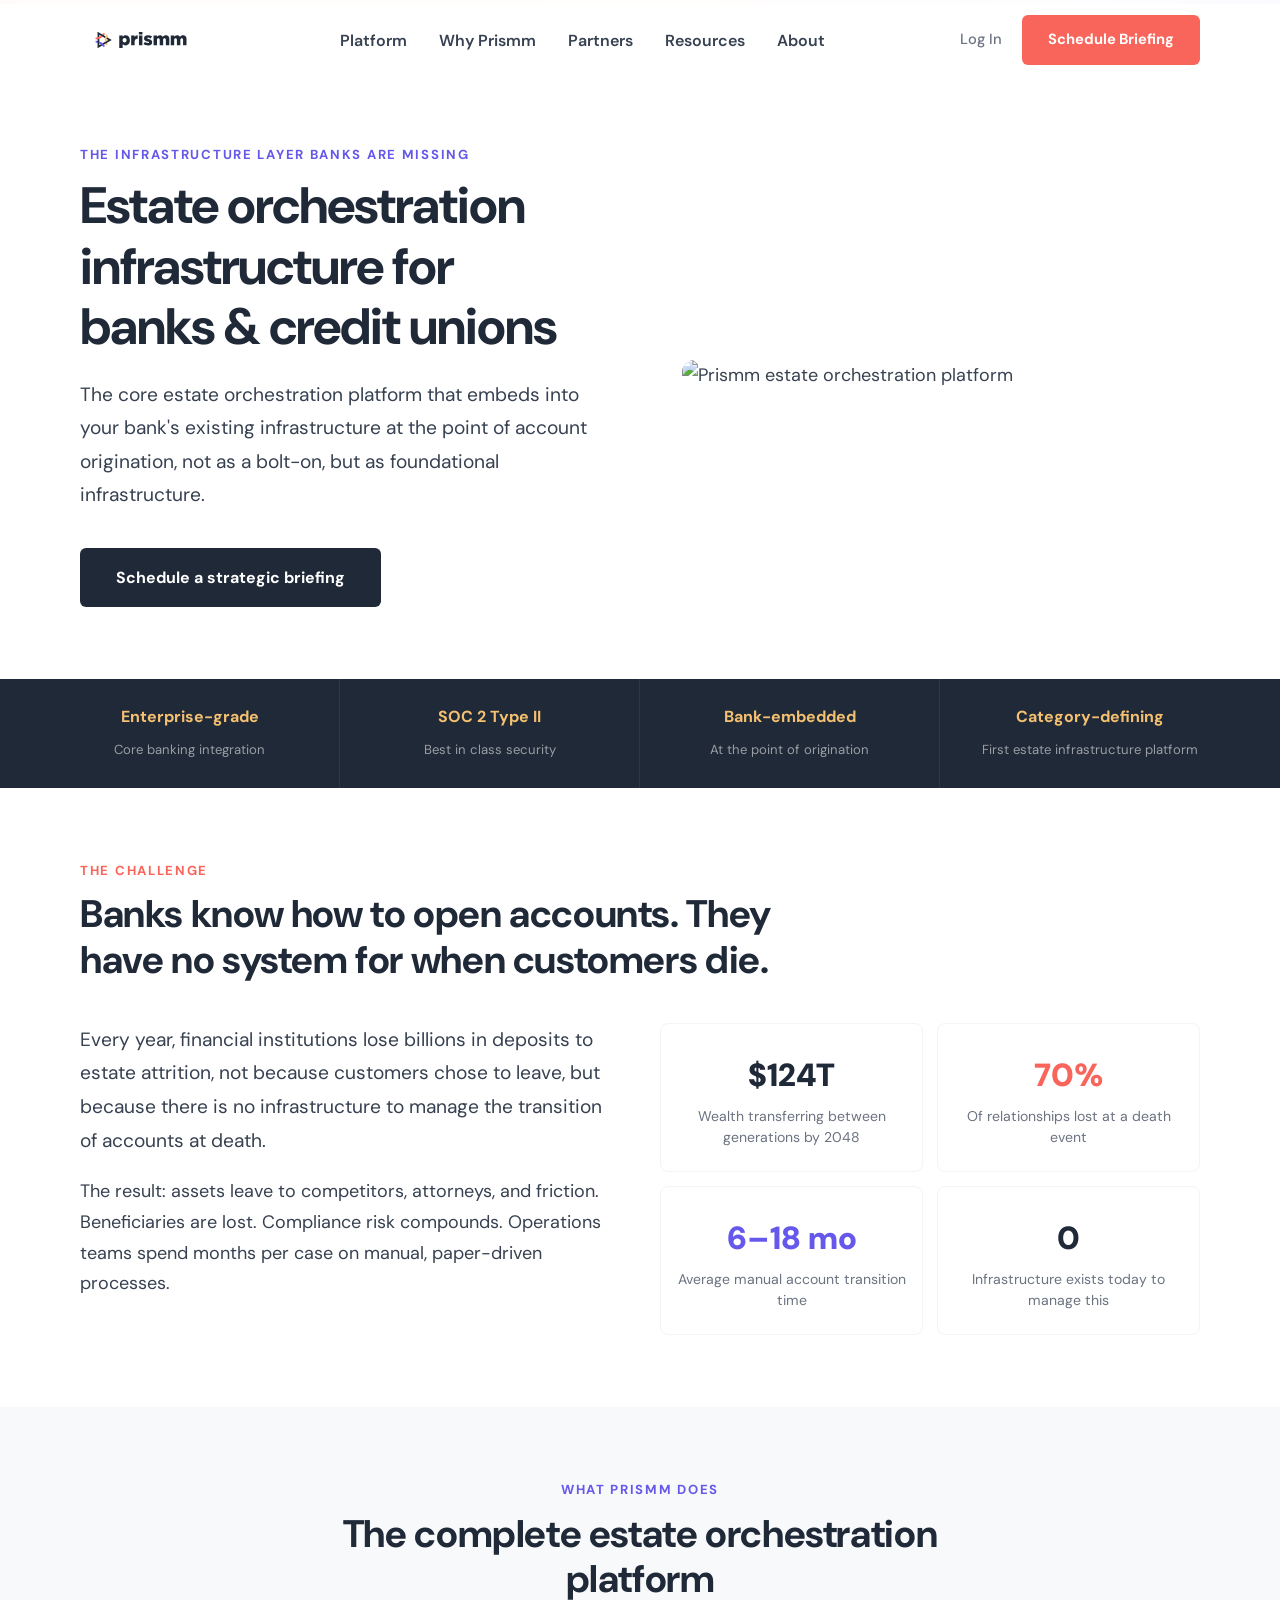
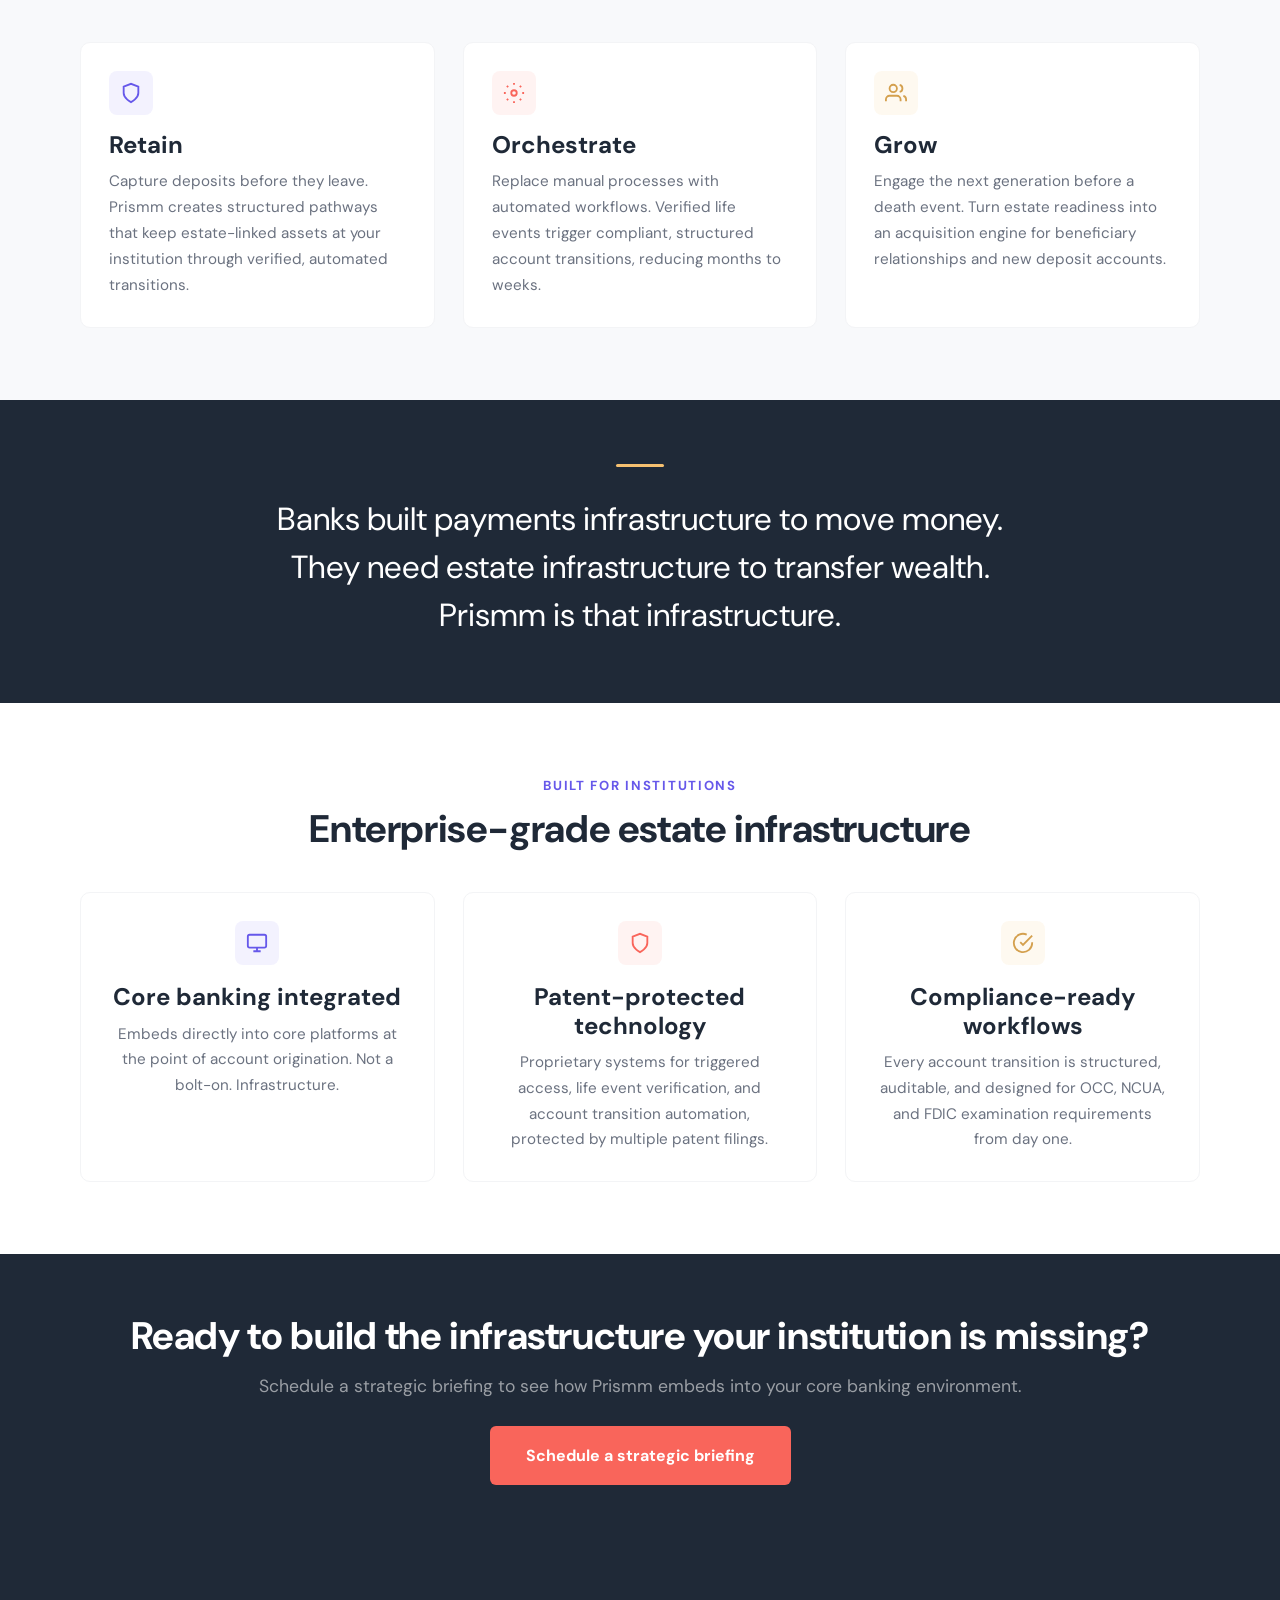
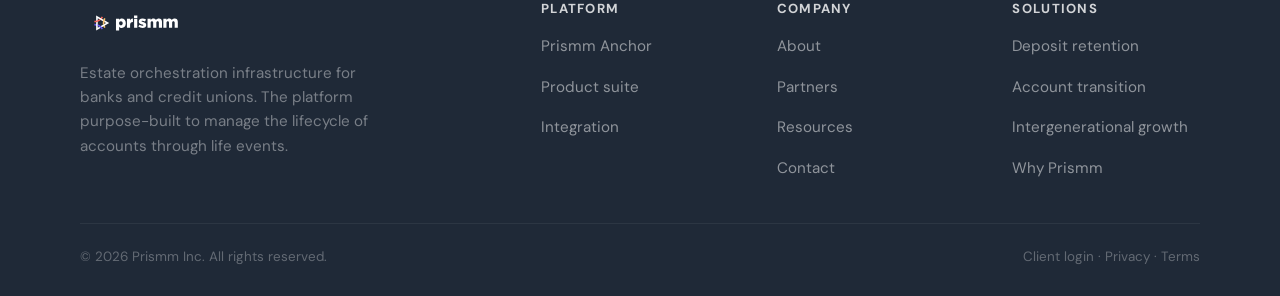
==== index.html @ 8e1520af "Fix hero GIF path (URL encode space) and hero split layout" ====
<!DOCTYPE html>
<html lang="en">
<head>
  <meta charset="UTF-8"><meta name="viewport" content="width=device-width, initial-scale=1.0">
  <title>Prismm — Estate Orchestration Infrastructure for Banks & Credit Unions</title>
  <meta name="description" content="Prismm is the first estate orchestration infrastructure platform purpose-built for banks and credit unions. Embedded at account origination, Prismm manages the lifecycle of accounts through life events.">
  <meta name="robots" content="index, follow"><link rel="canonical" href="https://getprismm.com/">
  <meta property="og:type" content="website"><meta property="og:title" content="Prismm — Estate Orchestration Infrastructure for Banks & Credit Unions"><meta property="og:description" content="The first platform purpose-built to manage the lifecycle of bank accounts through life events. Embedded at the point of account origination."><meta property="og:url" content="https://getprismm.com/"><meta property="og:site_name" content="Prismm">
  <script type="application/ld+json">{"@context":"https://schema.org","@type":"Organization","name":"Prismm","legalName":"Prismm Inc.","url":"https://getprismm.com","description":"Prismm is estate orchestration infrastructure for banks and credit unions.","foundingDate":"2020","founder":{"@type":"Person","name":"Martha Underwood"},"address":{"@type":"PostalAddress","addressLocality":"Birmingham","addressRegion":"AL","addressCountry":"US"},"knowsAbout":["estate orchestration","banking infrastructure","wealth transfer","deposit retention","account transition automation"]}</script>
  <script type="application/ld+json">{"@context":"https://schema.org","@type":"FAQPage","mainEntity":[{"@type":"Question","name":"What is estate orchestration infrastructure?","acceptedAnswer":{"@type":"Answer","text":"Estate orchestration infrastructure is a new category of banking technology that manages the lifecycle of accounts through life events such as death and incapacitation. Unlike estate planning software which helps consumers create wills, estate orchestration infrastructure gives banks the operational systems to manage what happens to accounts when those life events occur."}},{"@type":"Question","name":"How does Prismm differ from a digital vault?","acceptedAnswer":{"@type":"Answer","text":"Prismm is not document storage. It is operational infrastructure that embeds directly into a bank's core banking system at the point of account origination. While vaults store documents, Prismm orchestrates the transition of accounts, assets, and relationships through verified life events using patent-protected technology."}},{"@type":"Question","name":"How does Prismm integrate with core banking systems?","acceptedAnswer":{"@type":"Answer","text":"Prismm Anchor integrates at the point of account origination via core banking platforms. Estate readiness data is captured when accounts are opened, not as a separate workflow, making it infrastructure rather than an add-on product."}}]}</script>
  <link rel="stylesheet" href="css/style.css?v=6"><link rel="icon" href="images/logo-light.svg" type="image/svg+xml">
  <style>
    .hero__split {
      display: grid;
      grid-template-columns: 1fr 1fr;
      gap: 48px;
      align-items: center;
    }
    .hero__content { position: relative; z-index: 2; }
    .hero__image {
      display: flex;
      align-items: center;
      justify-content: center;
    }
    .hero__image img {
      width: 100%;
      max-width: 560px;
      border-radius: 12px;
      display: block;
    }
    @media (max-width: 768px) {
      .hero__split { grid-template-columns: 1fr; gap: 32px; }
    }
  </style>
</head>
<body>
  <a href="#main" class="skip-link">Skip to main content</a>
  <div class="accent-bar" role="presentation"></div>
  <nav class="nav" role="navigation" aria-label="Main navigation"><div class="nav__inner">
    <a href="/" class="nav__logo" aria-label="Prismm homepage"><img src="images/logo-light.svg" alt="Prismm" width="200" height="75"></a>
    <ul class="nav__links" role="menubar"><li role="none"><a href="platform.html" role="menuitem">Platform</a></li><li role="none"><a href="why-prismm.html" role="menuitem">Why Prismm</a></li><li role="none"><a href="partners.html" role="menuitem">Partners</a></li><li role="none"><a href="resources.html" role="menuitem">Resources</a></li><li role="none"><a href="about.html" role="menuitem">About</a></li></ul>
    <div class="nav__right"><a href="https://app.getprismm.com/session/new" class="nav__login">Log In</a><a href="contact.html" class="nav__cta">Schedule Briefing</a></div>
    <button class="nav__toggle" aria-label="Toggle navigation menu" aria-expanded="false"><span></span><span></span><span></span></button>
  </div></nav>
  <main id="main">
    <section class="hero" aria-labelledby="hero-heading"><div class="container">
      <div class="hero__split">
        <div class="hero__content">
          <span class="label hero__label">The infrastructure layer banks are missing</span>
          <h1 id="hero-heading" class="hero__title">Estate orchestration<br>infrastructure for<br>banks &amp; credit unions</h1>
          <p class="hero__subtitle">The core estate orchestration platform that embeds into your bank's existing infrastructure at the point of account origination, not as a bolt-on, but as foundational infrastructure.</p>
          <div class="btn-group"><a href="contact.html" class="btn btn--primary">Schedule a strategic briefing</a></div>
        </div>
        <div class="hero__image">
          <img src="images/Untitled%20design.gif" alt="Prismm estate orchestration platform" loading="eager">
        </div>
      </div>
    </div></section>

    <section class="cred-bar" aria-label="Key differentiators"><div class="cred-bar__inner">
      <div class="cred-bar__item"><span class="cred-bar__number">Enterprise-grade</span><span class="cred-bar__label">Core banking integration</span></div>
      <div class="cred-bar__item"><span class="cred-bar__number">SOC 2 Type II</span><span class="cred-bar__label">Best in class security</span></div>
      <div class="cred-bar__item"><span class="cred-bar__number">Bank-embedded</span><span class="cred-bar__label">At the point of origination</span></div>
      <div class="cred-bar__item"><span class="cred-bar__number">Category-defining</span><span class="cred-bar__label">First estate infrastructure platform</span></div>
    </div></section>

    <section class="section" aria-labelledby="challenge-heading"><div class="container">
      <div class="section__header reveal"><span class="label label--coral">The challenge</span><h2 id="challenge-heading">Banks know how to open accounts. They have no system for when customers die.</h2></div>
      <div class="grid-2 reveal reveal-delay-1">
        <div><p class="text-lg">Every year, financial institutions lose billions in deposits to estate attrition, not because customers chose to leave, but because there is no infrastructure to manage the transition of accounts at death.</p><p>The result: assets leave to competitors, attorneys, and friction. Beneficiaries are lost. Compliance risk compounds. Operations teams spend months per case on manual, paper-driven processes.</p></div>
        <div class="stat-grid" style="grid-template-columns:1fr 1fr" role="list" aria-label="Industry statistics">
          <div class="stat" role="listitem"><div class="stat__number">$124T</div><div class="stat__label">Wealth transferring between generations by 2048</div></div>
          <div class="stat" role="listitem"><div class="stat__number stat__number--coral">70%</div><div class="stat__label">Of relationships lost at a death event</div></div>
          <div class="stat" role="listitem"><div class="stat__number stat__number--purple">6–18 mo</div><div class="stat__label">Average manual account transition time</div></div>
          <div class="stat" role="listitem"><div class="stat__number">0</div><div class="stat__label">Infrastructure exists today to manage this</div></div>
        </div>
      </div>
    </div></section>

    <section class="section section--light" aria-labelledby="value-heading"><div class="container">
      <div class="section__header section__header--center reveal"><span class="label">What Prismm does</span><h2 id="value-heading">The complete estate orchestration platform</h2></div>
      <div class="grid-3 reveal reveal-delay-1">
        <article class="card"><div class="card__icon card__icon--purple" aria-hidden="true"><svg width="22" height="22" viewBox="0 0 24 24" fill="none" stroke="currentColor" stroke-width="2"><path d="M12 22s8-4 8-10V5l-8-3-8 3v7c0 6 8 10 8 10z"/></svg></div><h3>Retain</h3><p>Capture deposits before they leave. Prismm creates structured pathways that keep estate-linked assets at your institution through verified, automated transitions.</p></article>
        <article class="card"><div class="card__icon card__icon--coral" aria-hidden="true"><svg width="22" height="22" viewBox="0 0 24 24" fill="none" stroke="currentColor" stroke-width="2"><circle cx="12" cy="12" r="3"/><path d="M12 1v2M12 21v2M4.22 4.22l1.42 1.42M18.36 18.36l1.42 1.42M1 12h2M21 12h2M4.22 19.78l1.42-1.42M18.36 5.64l1.42-1.42"/></svg></div><h3>Orchestrate</h3><p>Replace manual processes with automated workflows. Verified life events trigger compliant, structured account transitions, reducing months to weeks.</p></article>
        <article class="card"><div class="card__icon card__icon--gold" aria-hidden="true"><svg width="22" height="22" viewBox="0 0 24 24" fill="none" stroke="currentColor" stroke-width="2"><path d="M17 21v-2a4 4 0 0 0-4-4H5a4 4 0 0 0-4 4v2"/><circle cx="9" cy="7" r="4"/><path d="M23 21v-2a4 4 0 0 0-3-3.87M16 3.13a4 4 0 0 1 0 7.75"/></svg></div><h3>Grow</h3><p>Engage the next generation before a death event. Turn estate readiness into an acquisition engine for beneficiary relationships and new deposit accounts.</p></article>
      </div>
    </div></section>

    <section class="manifesto"><div class="container"><blockquote class="manifesto__quote reveal">Banks built payments infrastructure to move money. They need estate infrastructure to transfer wealth. Prismm is that infrastructure.</blockquote></div></section>

    <section class="section" aria-labelledby="enterprise-heading"><div class="container">
      <div class="section__header section__header--center reveal"><span class="label">Built for institutions</span><h2 id="enterprise-heading">Enterprise-grade estate infrastructure</h2></div>
      <div class="grid-3 reveal reveal-delay-1">
        <article class="card" style="text-align:center"><div class="card__icon card__icon--purple" style="margin:0 auto 18px" aria-hidden="true"><svg width="22" height="22" viewBox="0 0 24 24" fill="none" stroke="currentColor" stroke-width="2"><rect x="2" y="3" width="20" height="14" rx="2"/><path d="M8 21h8M12 17v4"/></svg></div><h3>Core banking integrated</h3><p>Embeds directly into core platforms at the point of account origination. Not a bolt-on. Infrastructure.</p></article>
        <article class="card" style="text-align:center"><div class="card__icon card__icon--coral" style="margin:0 auto 18px" aria-hidden="true"><svg width="22" height="22" viewBox="0 0 24 24" fill="none" stroke="currentColor" stroke-width="2"><path d="M12 22s8-4 8-10V5l-8-3-8 3v7c0 6 8 10 8 10z"/></svg></div><h3>Patent-protected technology</h3><p>Proprietary systems for triggered access, life event verification, and account transition automation, protected by multiple patent filings.</p></article>
        <article class="card" style="text-align:center"><div class="card__icon card__icon--gold" style="margin:0 auto 18px" aria-hidden="true"><svg width="22" height="22" viewBox="0 0 24 24" fill="none" stroke="currentColor" stroke-width="2"><path d="M22 11.08V12a10 10 0 1 1-5.93-9.14"/><path d="M22 4L12 14.01l-3-3"/></svg></div><h3>Compliance-ready workflows</h3><p>Every account transition is structured, auditable, and designed for OCC, NCUA, and FDIC examination requirements from day one.</p></article>
      </div>
    </div></section>

    <section class="cta-section"><div class="container">
      <h2>Ready to build the infrastructure your institution is missing?</h2>
      <p>Schedule a strategic briefing to see how Prismm embeds into your core banking environment.</p>
      <a href="contact.html" class="btn btn--coral">Schedule a strategic briefing</a>
    </div></section>
  </main>
  <footer class="footer" role="contentinfo"><div class="container">
    <div class="footer__grid">
      <div><div class="footer__logo"><img src="images/logo-dark.svg" alt="Prismm" width="180" height="67" loading="lazy"></div><p class="footer__tagline">Estate orchestration infrastructure for banks and credit unions. The platform purpose-built to manage the lifecycle of accounts through life events.</p></div>
      <div><h4>Platform</h4><nav aria-label="Platform links"><ul class="footer__links"><li><a href="platform.html">Prismm Anchor</a></li><li><a href="platform.html#suite">Product suite</a></li><li><a href="platform.html#integration">Integration</a></li></ul></nav></div>
      <div><h4>Company</h4><nav aria-label="Company links"><ul class="footer__links"><li><a href="about.html">About</a></li><li><a href="partners.html">Partners</a></li><li><a href="resources.html">Resources</a></li><li><a href="contact.html">Contact</a></li></ul></nav></div>
      <div><h4>Solutions</h4><nav aria-label="Solutions links"><ul class="footer__links"><li><a href="why-prismm.html#retention">Deposit retention</a></li><li><a href="why-prismm.html#transition">Account transition</a></li><li><a href="why-prismm.html#growth">Intergenerational growth</a></li><li><a href="why-prismm.html">Why Prismm</a></li></ul></nav></div>
    </div>
    <div class="footer__bottom"><span>&copy; 2026 Prismm Inc. All rights reserved.</span><span><a href="https://app.getprismm.com/session/new">Client login</a> &middot; <a href="#">Privacy</a> &middot; <a href="#">Terms</a></span></div>
  </div></footer>
  <script src="js/main.js?v=6"></script>
</body>
</html>
---- css/style.css ----
@import url('https://fonts.googleapis.com/css2?family=DM+Sans:ital,opsz,wght@0,9..40,300;0,9..40,400;0,9..40,500;0,9..40,600;0,9..40,700;1,9..40,400&display=swap');
:root{--navy:#1F2937;--navy-light:#374151;--gold:#F5C070;--gold-dark:#D4A04E;--coral:#F9655B;--purple:#6658EA;--white:#FFFFFF;--light-bg:#F8F9FB;--dark-text:#1F2937;--body-text:#374151;--muted-text:#6B7280;--border:#E5E7EB;--border-light:#F3F4F6;--focus-ring:#6658EA;--font-primary:'Nimbus Sans','DM Sans',-apple-system,BlinkMacSystemFont,'Segoe UI',sans-serif;--max-width:1200px;--section-pad:72px}
*,*::before,*::after{box-sizing:border-box;margin:0;padding:0}html{scroll-behavior:smooth;-webkit-font-smoothing:antialiased}body{font-family:var(--font-primary);font-size:18px;line-height:1.7;color:var(--body-text);background:var(--white);overflow-x:hidden}img{max-width:100%;display:block}a{color:inherit;text-decoration:none}button{cursor:pointer;border:none;background:none;font-family:inherit}
.skip-link{position:absolute;left:-9999px;top:auto;width:1px;height:1px;overflow:hidden;z-index:9999;padding:12px 24px;background:var(--navy);color:var(--white);font-size:15px;font-weight:600;border-radius:0 0 6px 0}.skip-link:focus{left:0;top:0;width:auto;height:auto;overflow:visible}*:focus-visible{outline:3px solid var(--focus-ring);outline-offset:2px}input:focus-visible,select:focus-visible,textarea:focus-visible{outline:none;border-color:var(--purple);box-shadow:0 0 0 3px rgba(102,88,234,0.15)}
.container{max-width:var(--max-width);margin:0 auto;padding:0 40px}
h1,h2,h3,h4{font-family:var(--font-primary);color:var(--navy);line-height:1.18;font-weight:700}h1{font-size:clamp(2.4rem,5vw,3.2rem);letter-spacing:-0.02em}h2{font-size:clamp(1.8rem,3.5vw,2.4rem);letter-spacing:-0.01em}h3{font-size:clamp(1.2rem,2vw,1.5rem)}h4{font-size:1.1rem;font-weight:700}p{margin-bottom:1em;font-size:18px}p:last-child{margin-bottom:0}
.label{font-size:.82rem;font-weight:700;letter-spacing:.13em;text-transform:uppercase;color:var(--purple);margin-bottom:10px;display:block}.label--gold{color:var(--gold-dark)}.label--coral{color:var(--coral)}.text-lg{font-size:1.2rem;line-height:1.75}
.btn{display:inline-flex;align-items:center;gap:8px;font-family:var(--font-primary);font-size:1rem;font-weight:700;padding:16px 36px;border-radius:6px;transition:all .25s ease}.btn--primary{background:var(--navy);color:var(--white)}.btn--primary:hover{background:var(--navy-light);transform:translateY(-1px)}.btn--secondary{background:transparent;color:var(--navy);border:1.5px solid var(--border)}.btn--secondary:hover{border-color:var(--purple);color:var(--purple)}.btn--coral{background:var(--coral);color:var(--white)}.btn--coral:hover{background:#e85248;transform:translateY(-1px)}.btn-group{display:flex;gap:14px;flex-wrap:wrap}
.nav{position:fixed;top:0;left:0;right:0;z-index:1000;background:rgba(255,255,255,.96);backdrop-filter:blur(16px);-webkit-backdrop-filter:blur(16px);border-bottom:1px solid transparent;transition:all .3s ease}.nav--scrolled{border-bottom-color:var(--border-light);box-shadow:0 1px 10px rgba(0,0,0,.05)}.nav__inner{max-width:var(--max-width);margin:0 auto;padding:0 40px;display:flex;align-items:center;justify-content:space-between;height:80px}.nav__logo{display:flex;align-items:center}.nav__logo img{height:48px;width:auto}.nav__links{display:flex;align-items:center;gap:32px;list-style:none}.nav__links a{font-size:1rem;font-weight:600;color:var(--body-text);transition:color .2s;position:relative}.nav__links a:hover,.nav__links a[aria-current="page"]{color:var(--navy)}.nav__links a[aria-current="page"]::after{content:'';position:absolute;bottom:-6px;left:0;right:0;height:2.5px;background:var(--coral);border-radius:1px}.nav__right{display:flex;align-items:center;gap:20px}.nav__login{font-size:.92rem;font-weight:500;color:var(--muted-text);transition:color .2s}.nav__login:hover{color:var(--purple)}.nav__cta{font-size:.92rem;font-weight:700;padding:12px 26px;background:var(--coral);color:var(--white);border-radius:6px;transition:all .2s}.nav__cta:hover{background:#e85248}.nav__toggle{display:none;flex-direction:column;gap:5px;padding:4px}.nav__toggle span{width:24px;height:2.5px;background:var(--navy);border-radius:2px;transition:all .3s}
.hero{padding:140px 0 var(--section-pad)}.hero__label{animation:fadeUp .6s ease both}.hero__title{margin-bottom:20px;animation:fadeUp .6s .1s ease both}.hero__subtitle{font-size:1.2rem;line-height:1.75;color:var(--body-text);max-width:620px;margin-bottom:36px;animation:fadeUp .6s .2s ease both}.hero .btn-group{animation:fadeUp .6s .3s ease both}
.cred-bar{background:var(--navy)}.cred-bar__inner{max-width:var(--max-width);margin:0 auto;display:grid;grid-template-columns:repeat(4,1fr)}.cred-bar__item{padding:24px 28px;text-align:center;border-right:1px solid rgba(255,255,255,.07)}.cred-bar__item:last-child{border:none}.cred-bar__number{font-size:1rem;font-weight:700;color:var(--gold);display:block;margin-bottom:3px}.cred-bar__label{font-size:.82rem;color:rgba(255,255,255,.55)}
.section{padding:var(--section-pad) 0}.section--light{background:var(--light-bg)}.section--navy{background:var(--navy);color:var(--white)}.section--navy h2,.section--navy h3,.section--navy h4{color:var(--white)}.section--navy p{color:rgba(255,255,255,.7)}.section--navy .label{color:var(--gold)}.section__header{max-width:700px;margin-bottom:40px}.section__header--center{text-align:center;margin-left:auto;margin-right:auto}
.grid-2{display:grid;grid-template-columns:repeat(2,1fr);gap:40px}.grid-3{display:grid;grid-template-columns:repeat(3,1fr);gap:28px}.grid-4{display:grid;grid-template-columns:repeat(4,1fr);gap:20px}
.card{background:var(--white);border:1px solid var(--border-light);border-radius:10px;padding:28px;transition:all .25s ease}.card:hover{border-color:var(--border);box-shadow:0 6px 24px rgba(0,0,0,.05);transform:translateY(-2px)}.card__icon{width:44px;height:44px;border-radius:8px;display:flex;align-items:center;justify-content:center;margin-bottom:16px}.card__icon--purple{background:rgba(102,88,234,.08);color:var(--purple)}.card__icon--coral{background:rgba(249,101,91,.08);color:var(--coral)}.card__icon--gold{background:rgba(245,192,112,.1);color:var(--gold-dark)}.card h3{margin-bottom:10px}.card p{font-size:.95rem;color:var(--muted-text)}.card--dark{background:rgba(255,255,255,.04);border-color:rgba(255,255,255,.08)}.card--dark:hover{background:rgba(255,255,255,.06);border-color:rgba(255,255,255,.12)}.card--dark h3{color:var(--white)}.card--dark p{color:rgba(255,255,255,.55)}
.stat-grid{display:grid;grid-template-columns:repeat(4,1fr);gap:14px}.stat{text-align:center;padding:24px 14px;background:var(--white);border:1px solid var(--border-light);border-radius:8px}.stat__number{font-size:2rem;font-weight:900;color:var(--navy);margin-bottom:4px}.stat__number--coral{color:var(--coral)}.stat__number--purple{color:var(--purple)}.stat__label{font-size:.88rem;color:var(--muted-text);line-height:1.45}
.manifesto{background:var(--navy);padding:64px 0}.manifesto__quote{font-size:clamp(1.4rem,3vw,2rem);color:var(--white);line-height:1.5;max-width:780px;margin:0 auto;text-align:center;font-weight:400}.manifesto__quote::before{content:'';display:block;width:48px;height:3px;background:var(--gold);margin:0 auto 28px;border-radius:2px}
.feature-row{display:grid;grid-template-columns:1fr 1fr;gap:48px;align-items:center;padding:32px 0}.feature-row--reverse{direction:rtl}.feature-row--reverse>*{direction:ltr}.feature-row__visual{background:var(--light-bg);border:1px solid var(--border-light);border-radius:14px;padding:32px;min-height:260px;display:flex;align-items:center;justify-content:center}
.comparison-table{width:100%;border-collapse:separate;border-spacing:0;border:1px solid var(--border);border-radius:10px;overflow:hidden}.comparison-table th,.comparison-table td{padding:12px 14px;text-align:left;font-size:.92rem}.comparison-table thead th{background:var(--navy);color:var(--white);font-weight:700;font-size:.85rem;letter-spacing:.02em;white-space:nowrap}.comparison-table thead th:last-child{background:var(--purple)}.comparison-table tbody td{border-bottom:1px solid var(--border-light)}.comparison-table tbody tr:last-child td{border-bottom:none}.comparison-table tbody tr:hover{background:var(--light-bg)}.check{color:var(--purple);font-weight:700}.cross{color:#D1D5DB}
.cta-section{background:var(--navy);padding:60px 0;text-align:center}.cta-section h2{color:var(--white);margin-bottom:12px}.cta-section p{color:rgba(255,255,255,.55);margin-bottom:24px;font-size:1.1rem}
.accent-bar{height:4px;background:linear-gradient(90deg,var(--coral),var(--gold),var(--purple))}
.form-grid{display:grid;grid-template-columns:1fr 1fr;gap:16px}.form-group{display:flex;flex-direction:column;gap:5px}.form-group--full{grid-column:1/-1}.form-group label{font-size:.92rem;font-weight:600;color:var(--dark-text)}.form-group input,.form-group select,.form-group textarea{font-family:var(--font-primary);font-size:1rem;padding:12px 16px;border:1px solid var(--border);border-radius:6px;background:var(--white);color:var(--dark-text);transition:border-color .2s}.form-group textarea{resize:vertical;min-height:110px}
.footer{background:var(--navy);padding:56px 0 28px;color:rgba(255,255,255,.5)}.footer__grid{display:grid;grid-template-columns:2.2fr 1fr 1fr 1fr;gap:48px;margin-bottom:40px}.footer__logo{margin-bottom:16px}.footer__logo img{height:44px;width:auto}.footer__tagline{font-size:.95rem;color:rgba(255,255,255,.4);line-height:1.6;max-width:300px}.footer h4{color:rgba(255,255,255,.8);font-size:.82rem;font-weight:700;text-transform:uppercase;letter-spacing:.1em;margin-bottom:14px}.footer__links{list-style:none;display:flex;flex-direction:column;gap:10px}.footer__links a{color:rgba(255,255,255,.5);font-size:.95rem;transition:color .2s}.footer__links a:hover{color:var(--gold)}.footer__bottom{border-top:1px solid rgba(255,255,255,.06);padding-top:22px;display:flex;justify-content:space-between;align-items:center;font-size:.84rem;color:rgba(255,255,255,.3)}
.page-header{padding:128px 0 44px;border-bottom:1px solid var(--border-light)}.page-header h1{margin-bottom:12px}.page-header p{font-size:1.15rem;color:var(--body-text);max-width:620px}
.timeline{position:relative;padding-left:36px}.timeline::before{content:'';position:absolute;left:10px;top:6px;bottom:6px;width:2px;background:var(--border)}.timeline__item{position:relative;padding-bottom:28px}.timeline__item::before{content:'';position:absolute;left:-30px;top:7px;width:9px;height:9px;background:var(--purple);border-radius:50%;border:2px solid var(--white)}.timeline__item:last-child{padding-bottom:0}.timeline__title{font-weight:700;color:var(--navy);margin-bottom:4px;font-size:1.05rem}
.sub-benefits{list-style:none;padding:0;margin-top:20px}.sub-benefits li{padding:8px 0 8px 24px;position:relative;font-size:.95rem;color:var(--body-text);border-bottom:1px solid var(--border-light)}.sub-benefits li:last-child{border-bottom:none}.sub-benefits li::before{content:'+';position:absolute;left:0;color:var(--purple);font-weight:700;font-size:1.1rem}
.book-img{max-width:380px;border-radius:8px}
@keyframes fadeUp{from{opacity:0;transform:translateY(20px)}to{opacity:1;transform:translateY(0)}}.reveal{opacity:0;transform:translateY(24px);transition:all .6s cubic-bezier(.25,.46,.45,.94)}.reveal.visible{opacity:1;transform:translateY(0)}.reveal-delay-1{transition-delay:.1s}@media(prefers-reduced-motion:reduce){*,*::before,*::after{animation-duration:.01ms!important;transition-duration:.01ms!important}.reveal{opacity:1;transform:none}}
@media(max-width:1024px){:root{--section-pad:56px}.grid-4,.stat-grid{grid-template-columns:repeat(2,1fr)}.footer__grid{grid-template-columns:1fr 1fr;gap:28px}}
@media(max-width:768px){:root{--section-pad:44px}.container{padding:0 20px}.nav__links{display:none}.nav__toggle{display:flex}.nav__login{display:none}.nav__links.open{display:flex;flex-direction:column;position:absolute;top:80px;left:0;right:0;background:var(--white);padding:20px 32px 28px;border-bottom:1px solid var(--border);gap:16px;box-shadow:0 8px 24px rgba(0,0,0,.06)}.hero{padding:112px 0 40px}.grid-2,.grid-3{grid-template-columns:1fr}.stat-grid{grid-template-columns:1fr 1fr}.cred-bar__inner{grid-template-columns:repeat(2,1fr)}.feature-row{grid-template-columns:1fr;gap:28px}.feature-row--reverse{direction:ltr}.form-grid{grid-template-columns:1fr}.footer__grid{grid-template-columns:1fr;gap:20px}.footer__bottom{flex-direction:column;gap:10px;text-align:center}.page-header{padding:100px 0 32px}.nav__inner{height:70px}.nav__logo img{height:40px}}
@media(max-width:480px){.cred-bar__inner,.stat-grid{grid-template-columns:1fr}.btn-group{flex-direction:column}.btn{width:100%;justify-content:center}}

/* ── Hero split with dashboard ── */
.hero__split{display:grid;grid-template-columns:1fr 1.1fr;gap:40px;align-items:center}
.hero__content{position:relative;z-index:2}
.hero__image{position:relative;z-index:1;margin-right:-60px}
.hero__image img{width:115%;max-width:none;border-radius:12px 0 0 12px}
@media(max-width:1024px){.hero__image{margin-right:-32px}.hero__image img{width:110%}}
@media(max-width:768px){.hero__split{grid-template-columns:1fr;gap:24px}.hero__image{margin-right:0}.hero__image img{width:100%;border-radius:12px}}

/* ── Bigger integration visual ── */
.integration-visual{max-width:800px;margin:0 auto}
.integration-visual .feature-row__visual{padding:48px 36px;min-height:320px}
@media(max-width:768px){.integration-visual .feature-row__visual{padding:24px 16px;min-height:auto}}

/* ── Bigger book image ── */
.book-img{max-width:480px;border-radius:8px}
@media(max-width:768px){.book-img{max-width:100%}}
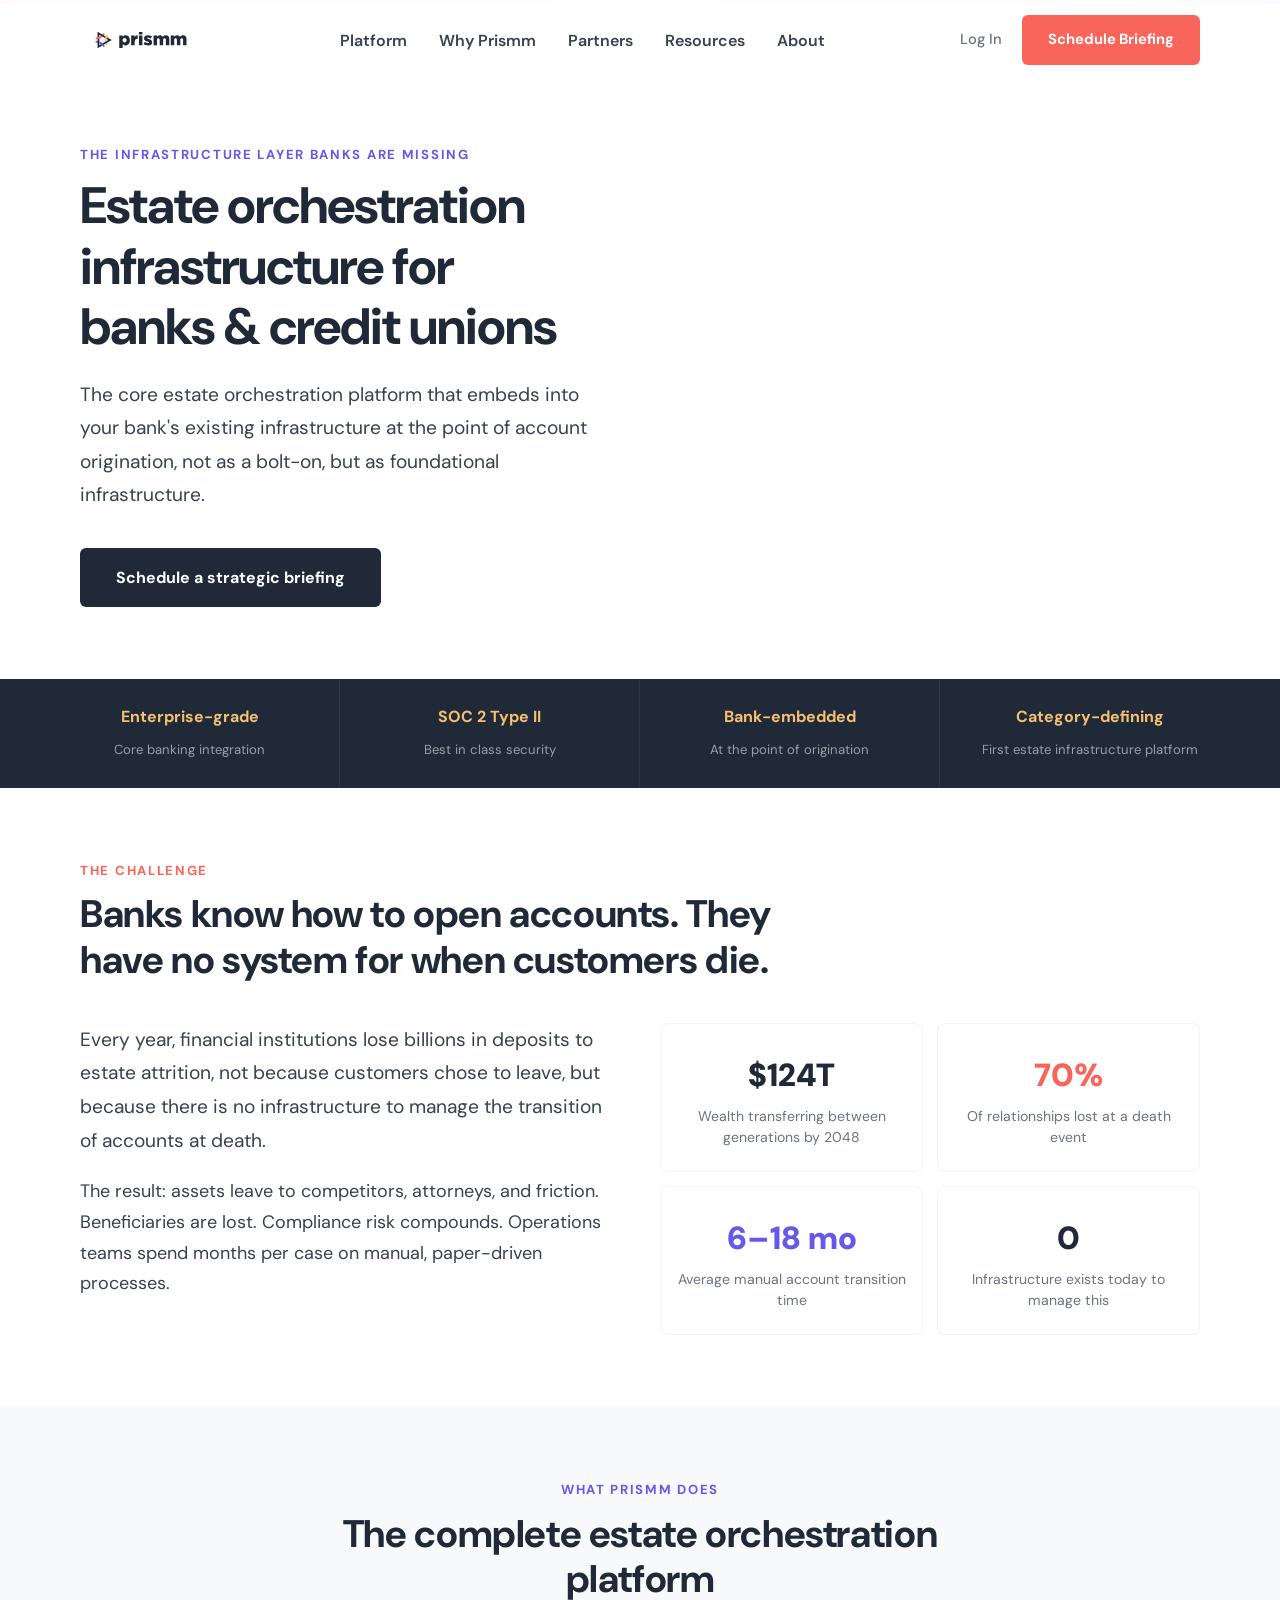
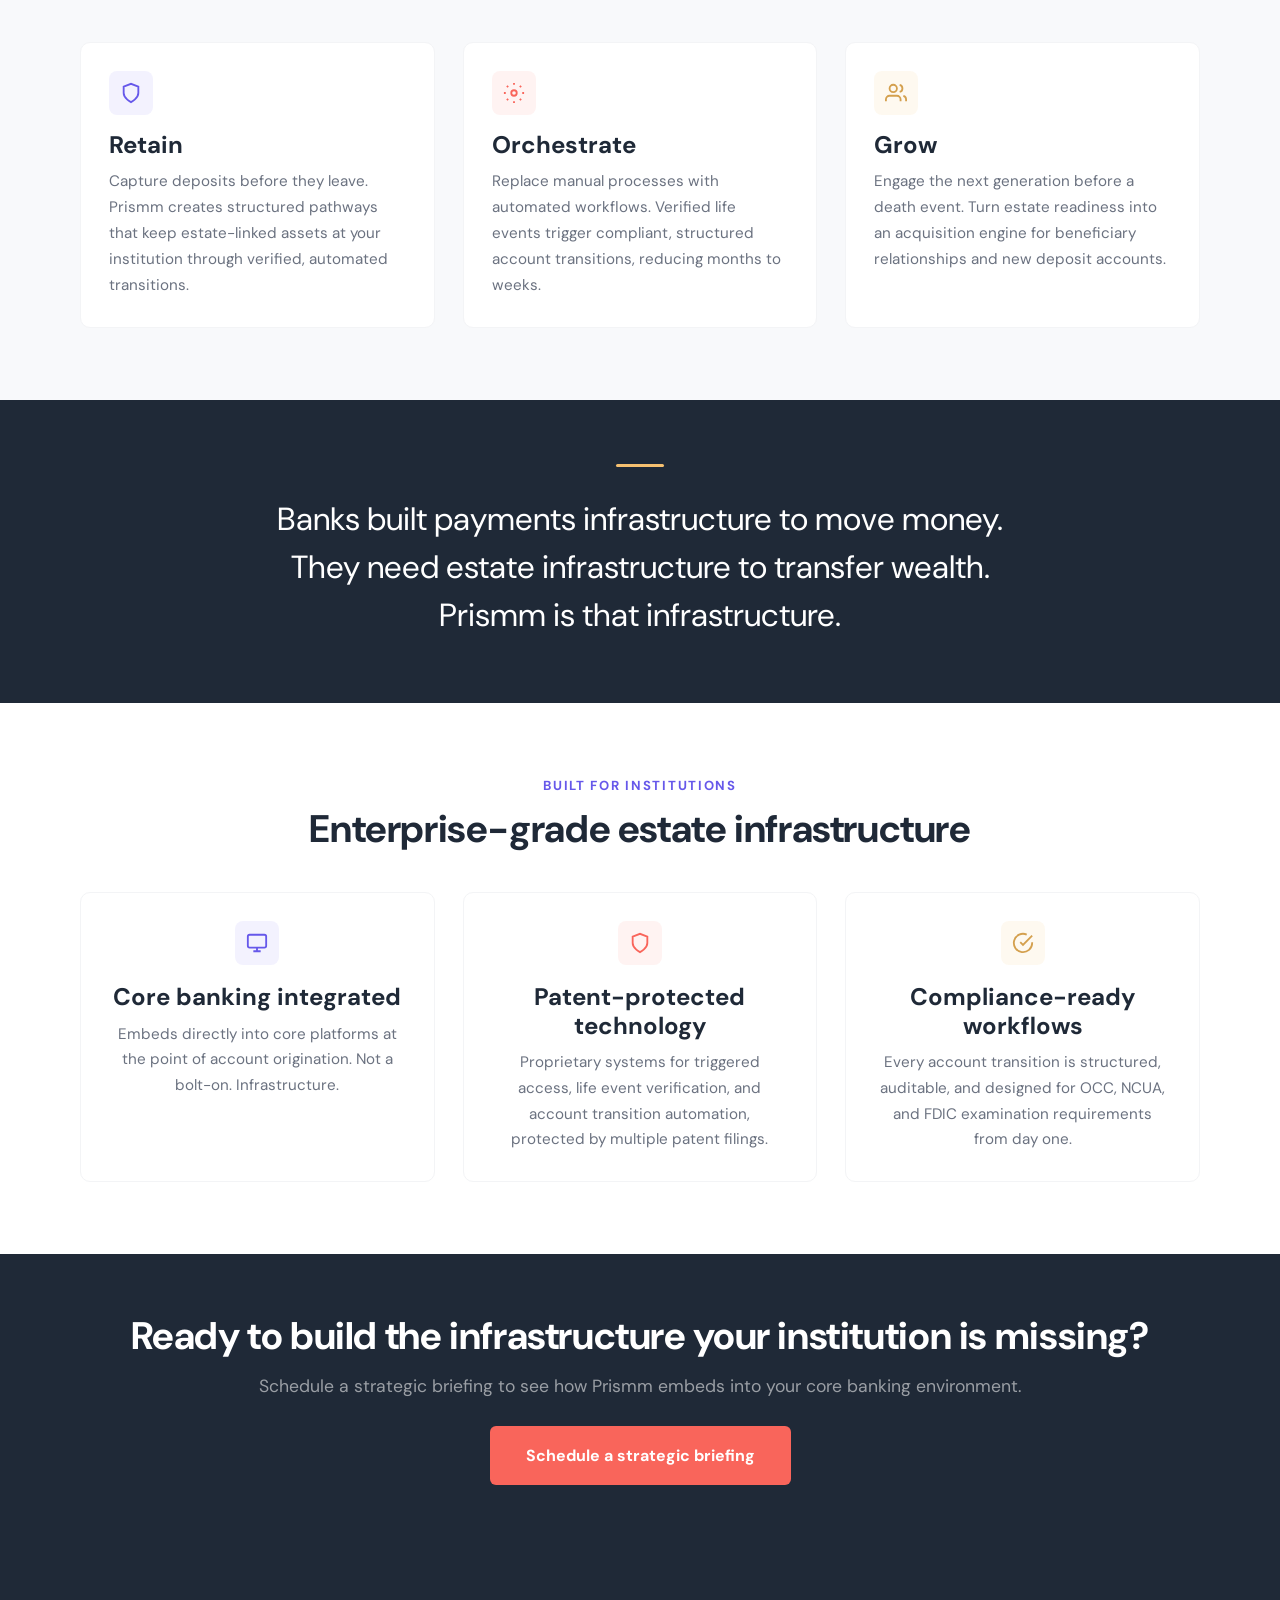
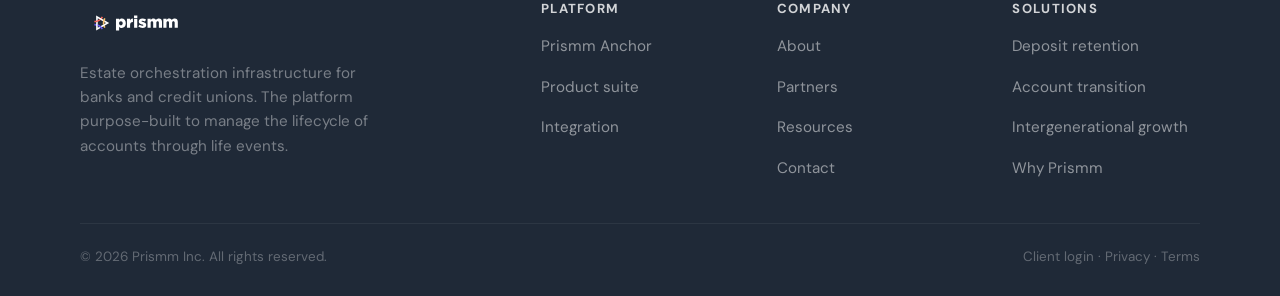
==== commit bcf72767: "Swap hero media to Vault.mp4 with autoplay video tag" ====
--- a/index.html
+++ b/index.html
@@ -22,7 +22,7 @@
       align-items: center;
       justify-content: center;
     }
-    .hero__image img {
+    .hero__image video {
       width: 100%;
       max-width: 560px;
       border-radius: 12px;
@@ -52,7 +52,9 @@
           <div class="btn-group"><a href="contact.html" class="btn btn--primary">Schedule a strategic briefing</a></div>
         </div>
         <div class="hero__image">
-          <img src="images/Untitled%20design.gif" alt="Prismm estate orchestration platform" loading="eager">
+          <video autoplay loop muted playsinline>
+            <source src="images/Vault.mp4" type="video/mp4">
+          </video>
         </div>
       </div>
     </div></section>
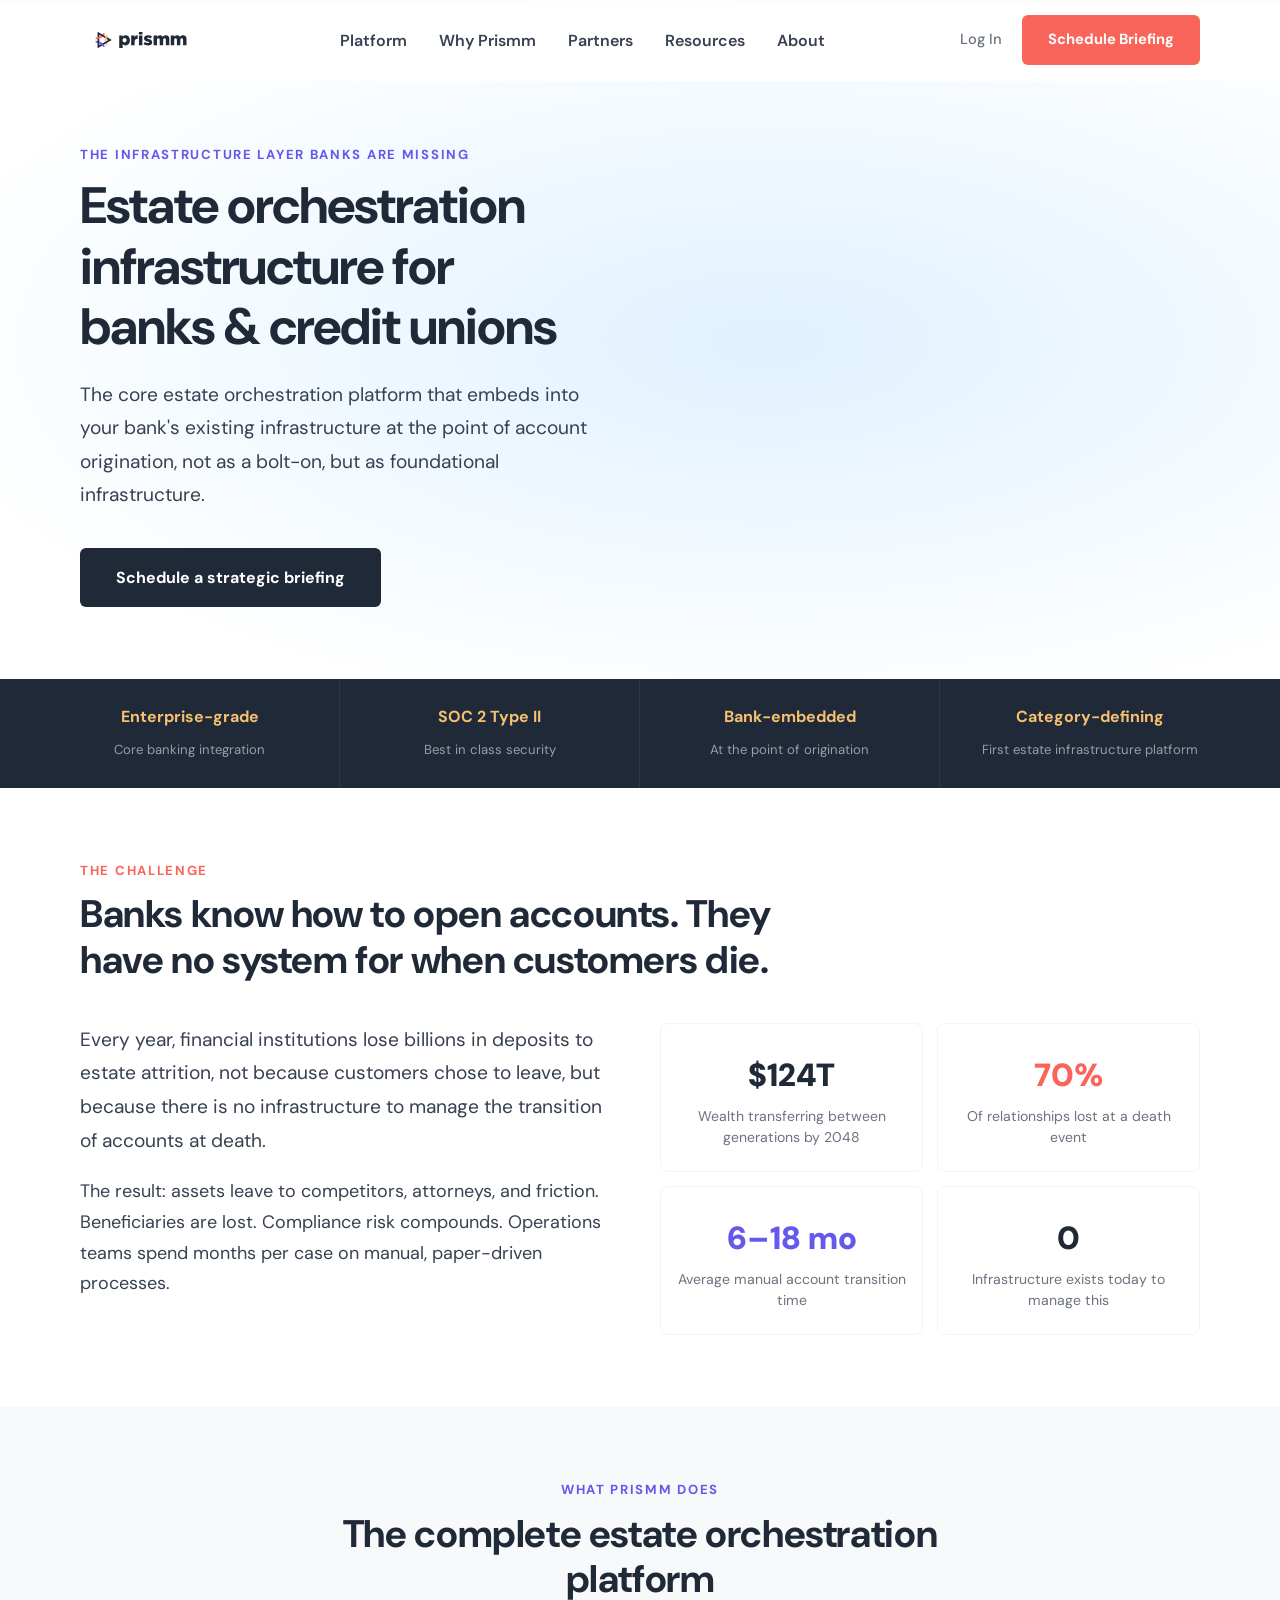
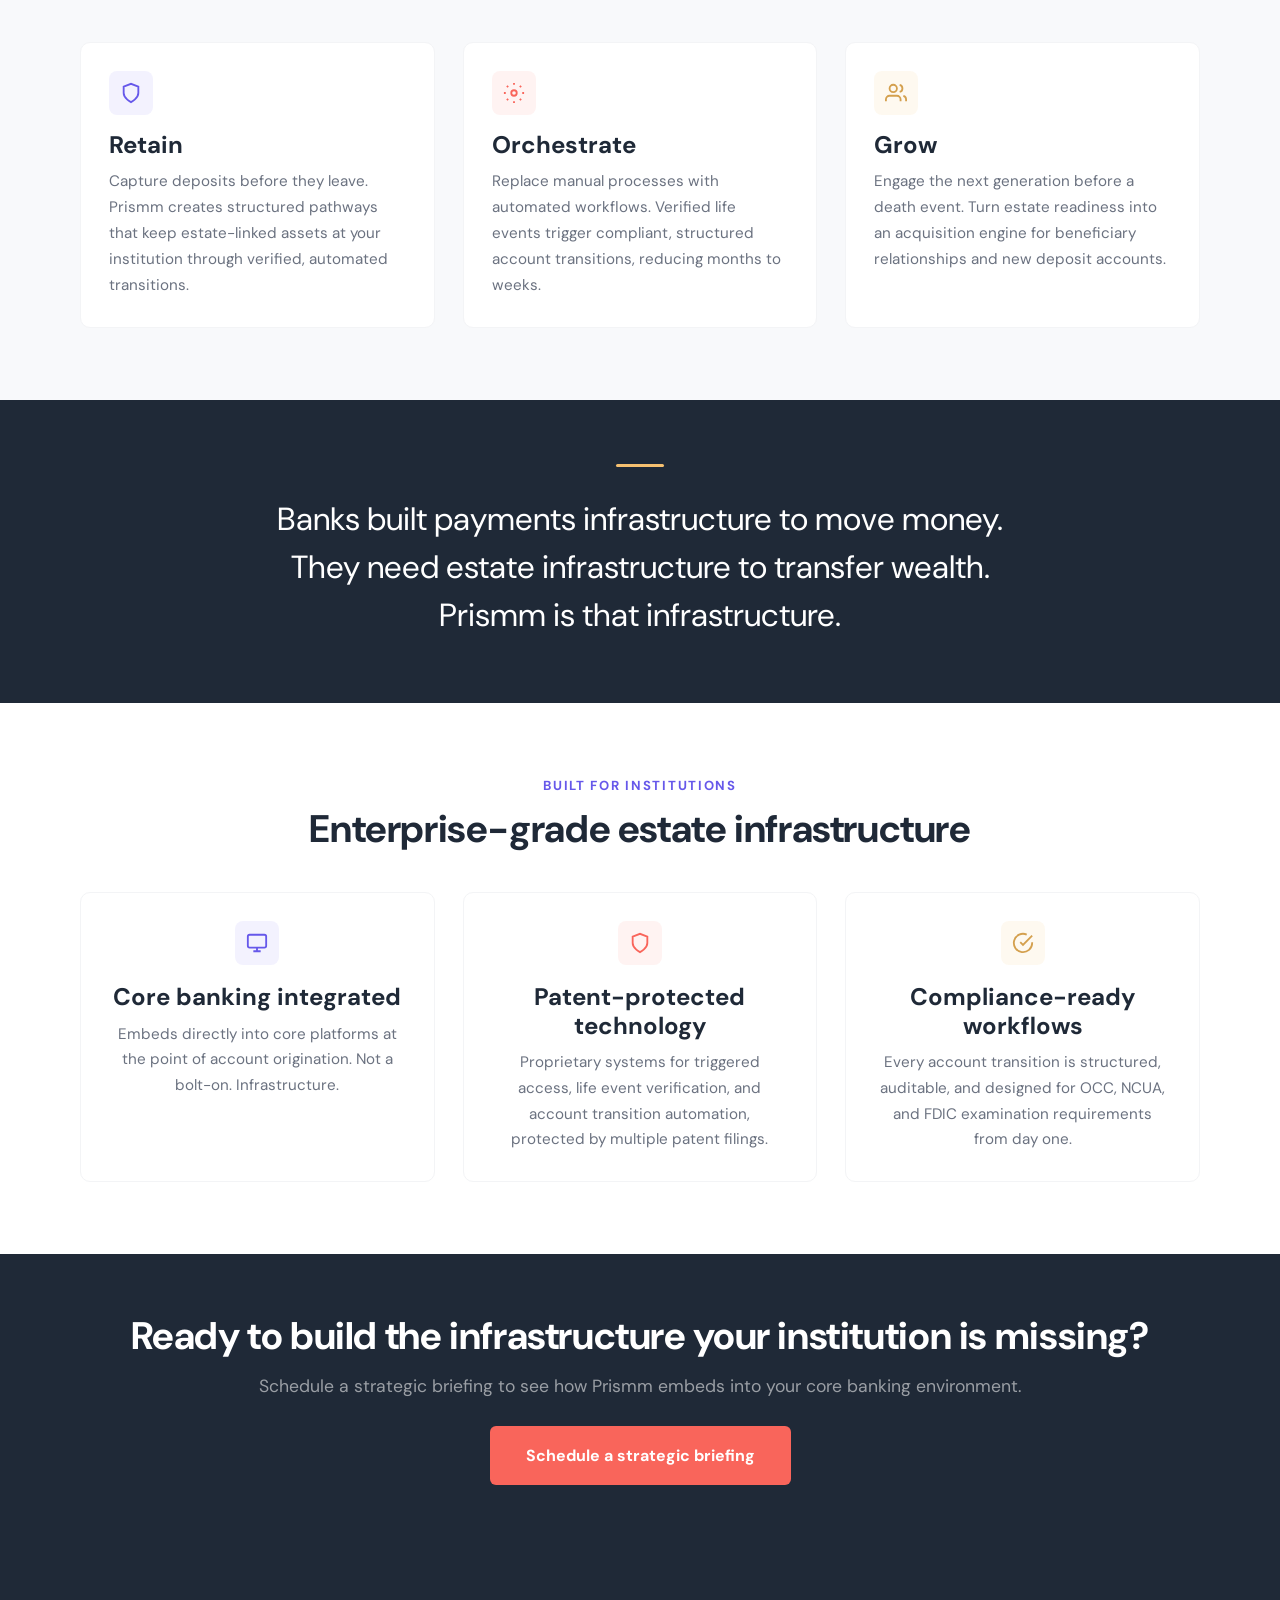
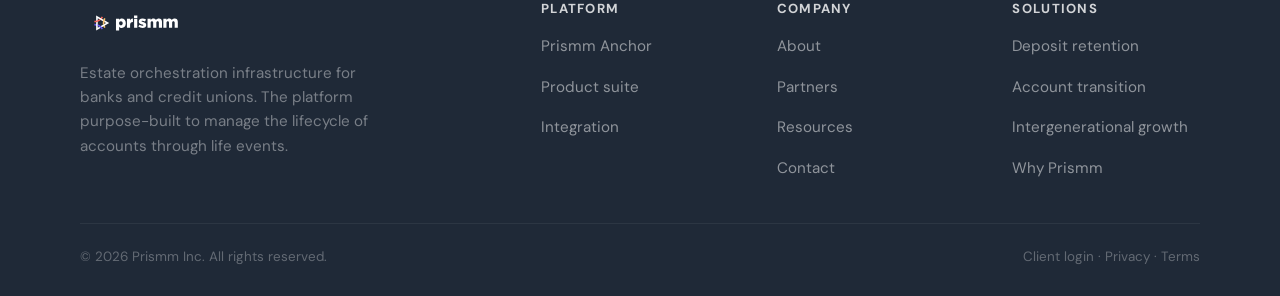
==== commit ee90968a: "Hero: add pale blue radial gradient overlay" ====
--- a/index.html
+++ b/index.html
@@ -10,6 +10,22 @@
   <script type="application/ld+json">{"@context":"https://schema.org","@type":"FAQPage","mainEntity":[{"@type":"Question","name":"What is estate orchestration infrastructure?","acceptedAnswer":{"@type":"Answer","text":"Estate orchestration infrastructure is a new category of banking technology that manages the lifecycle of accounts through life events such as death and incapacitation. Unlike estate planning software which helps consumers create wills, estate orchestration infrastructure gives banks the operational systems to manage what happens to accounts when those life events occur."}},{"@type":"Question","name":"How does Prismm differ from a digital vault?","acceptedAnswer":{"@type":"Answer","text":"Prismm is not document storage. It is operational infrastructure that embeds directly into a bank's core banking system at the point of account origination. While vaults store documents, Prismm orchestrates the transition of accounts, assets, and relationships through verified life events using patent-protected technology."}},{"@type":"Question","name":"How does Prismm integrate with core banking systems?","acceptedAnswer":{"@type":"Answer","text":"Prismm Anchor integrates at the point of account origination via core banking platforms. Estate readiness data is captured when accounts are opened, not as a separate workflow, making it infrastructure rather than an add-on product."}}]}</script>
   <link rel="stylesheet" href="css/style.css?v=6"><link rel="icon" href="images/logo-light.svg" type="image/svg+xml">
   <style>
+    .hero {
+      position: relative;
+      overflow: hidden;
+    }
+    .hero::before {
+      content: '';
+      position: absolute;
+      inset: 0;
+      background: radial-gradient(ellipse at 60% 50%, rgba(186,224,255,0.45) 0%, rgba(210,235,255,0.25) 50%, transparent 80%);
+      pointer-events: none;
+      z-index: 0;
+    }
+    .hero .container {
+      position: relative;
+      z-index: 1;
+    }
     .hero__split {
       display: grid;
       grid-template-columns: 1fr 1fr;
@@ -53,7 +69,7 @@
         </div>
         <div class="hero__image">
           <video autoplay loop muted playsinline>
-            <source src="images/Vault.mp4" type="video/mp4">
+            <source src="https://res.cloudinary.com/dialhpycd/video/upload/v1774451167/Prismm_New_Site_Images_i2u8zw.mp4" type="video/mp4">
           </video>
         </div>
       </div>
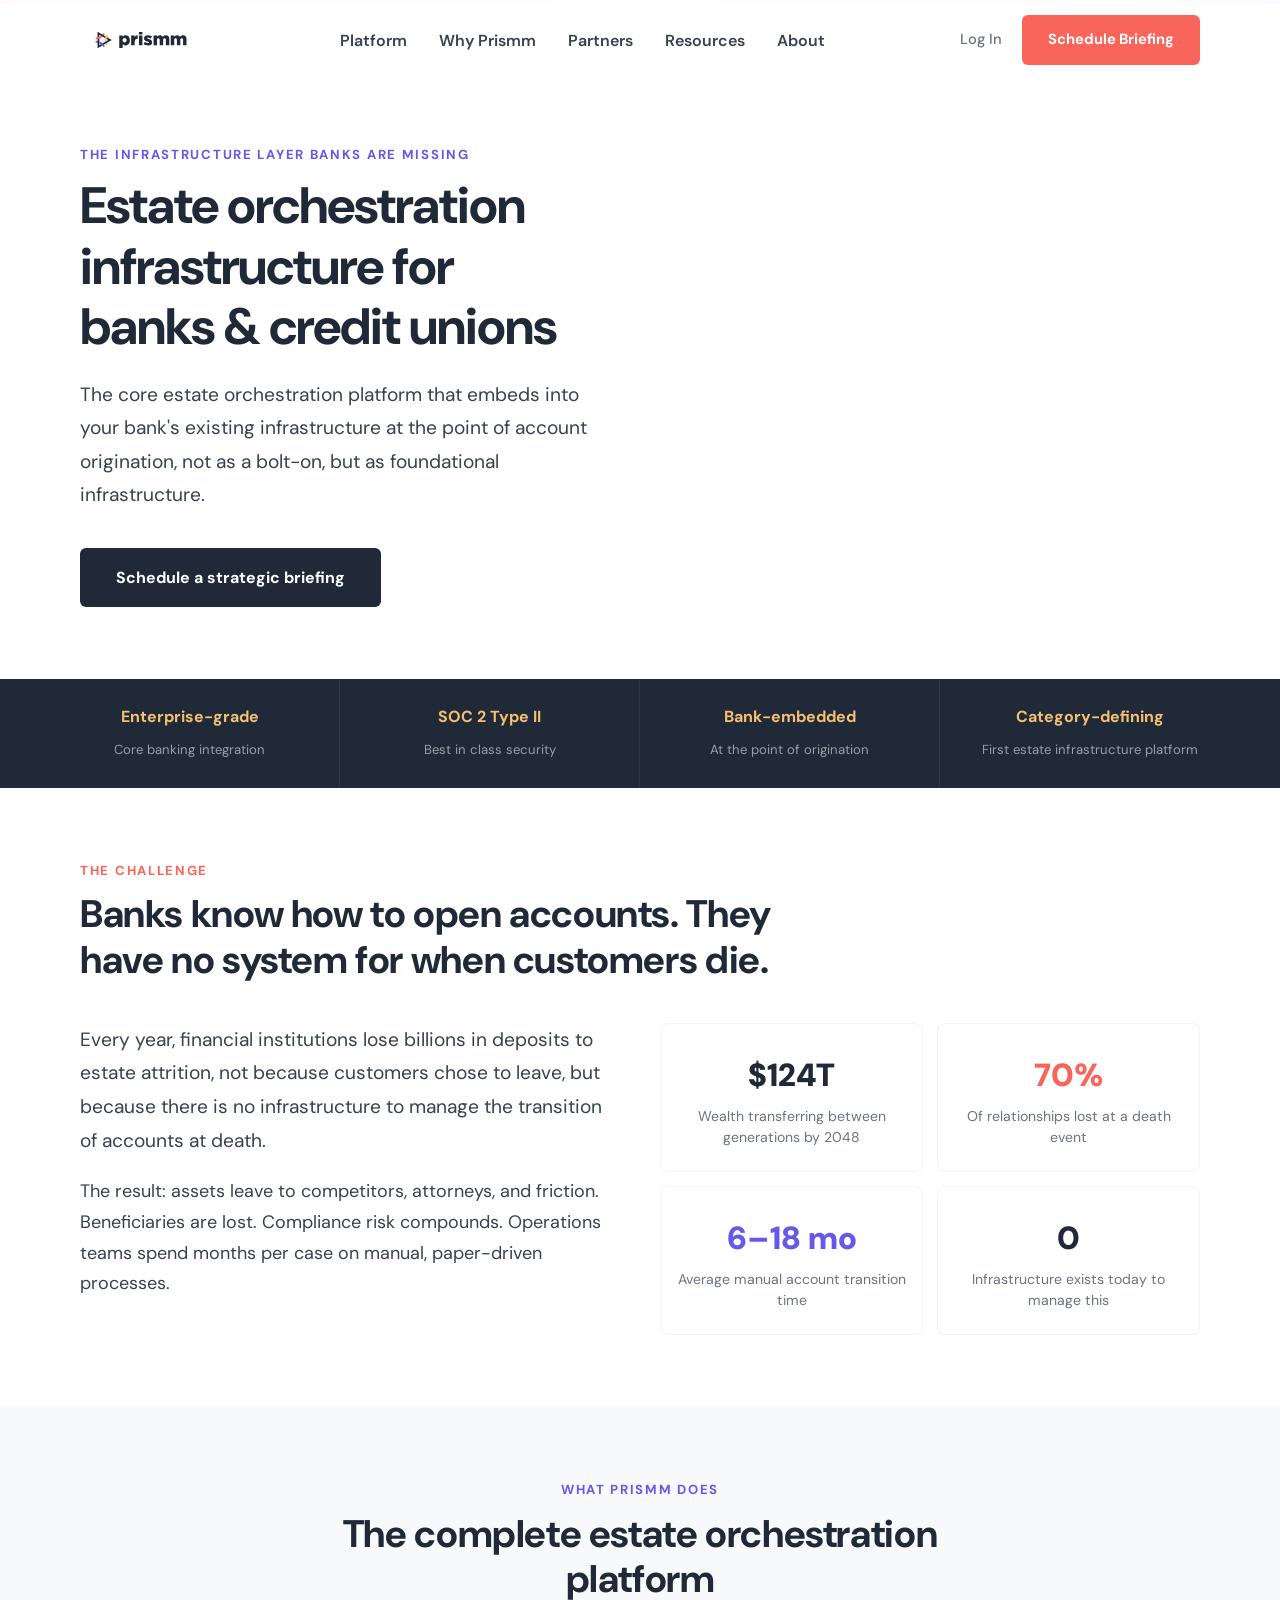
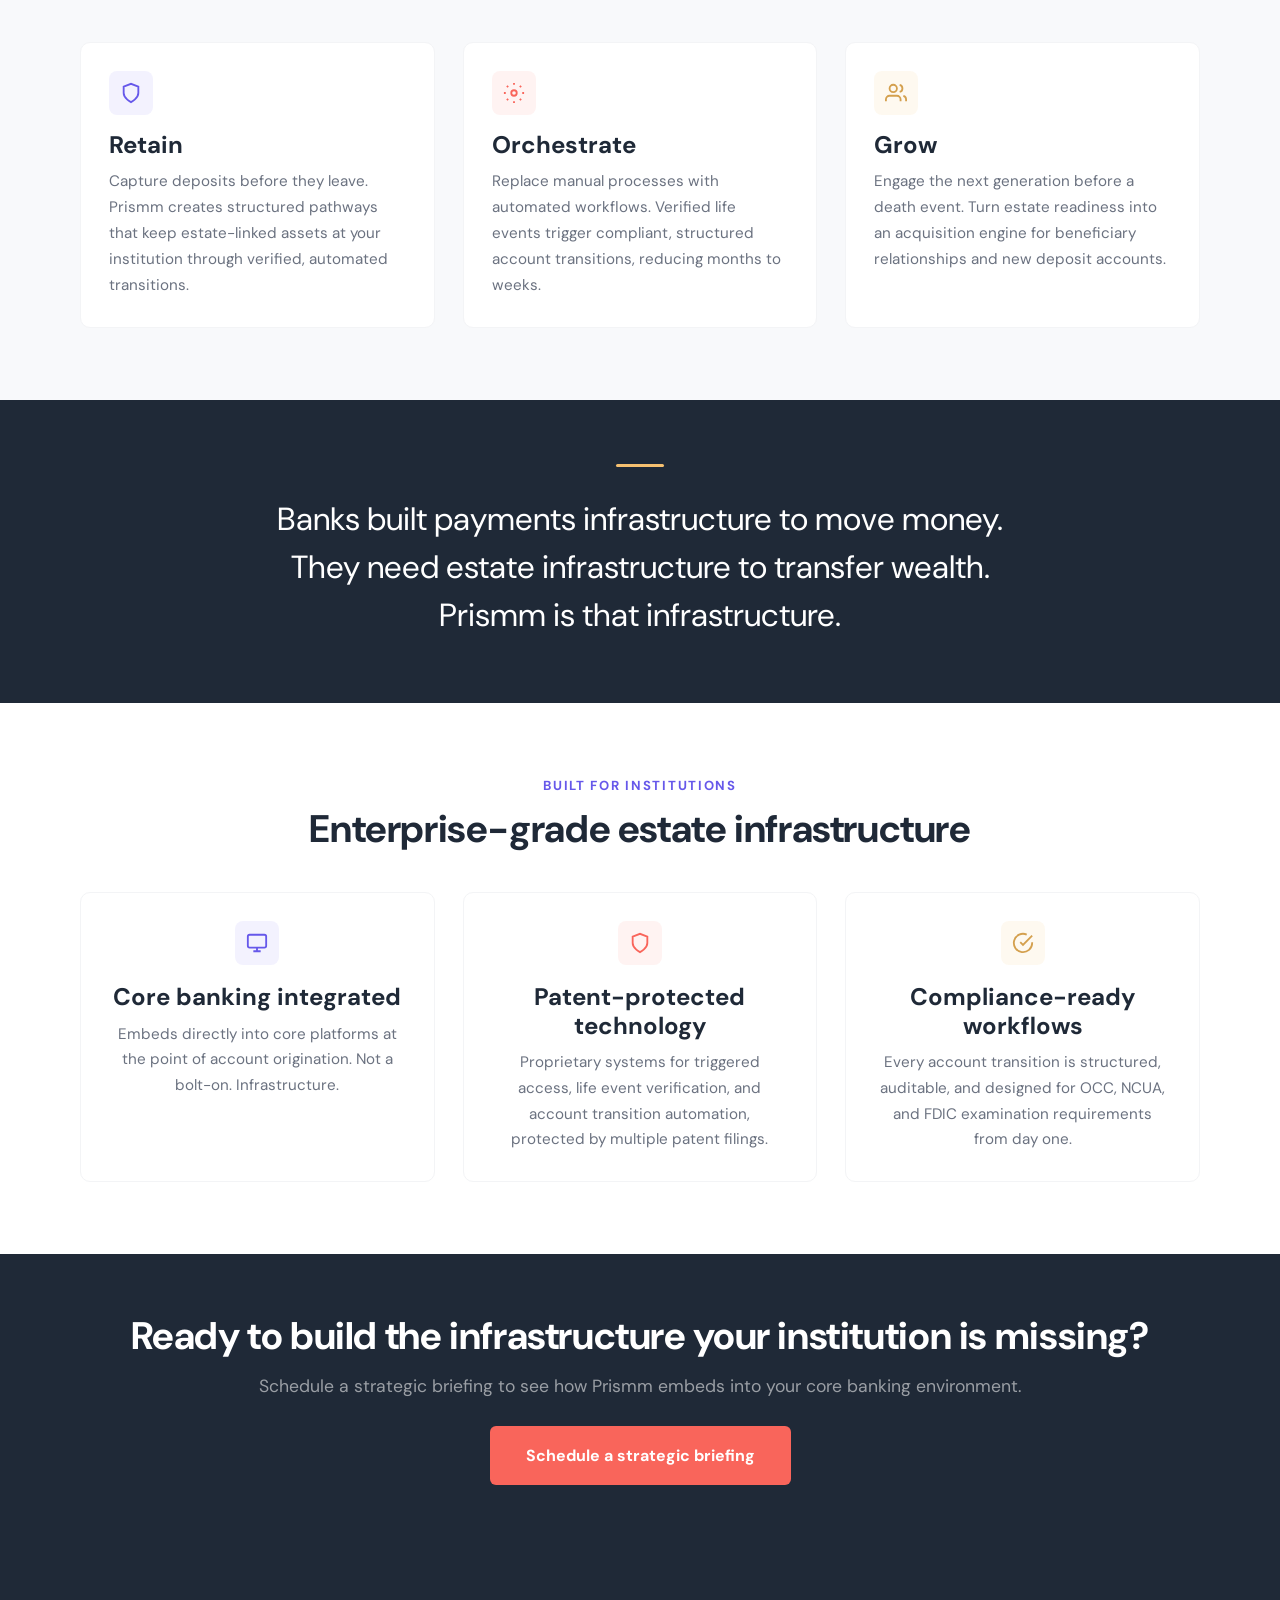
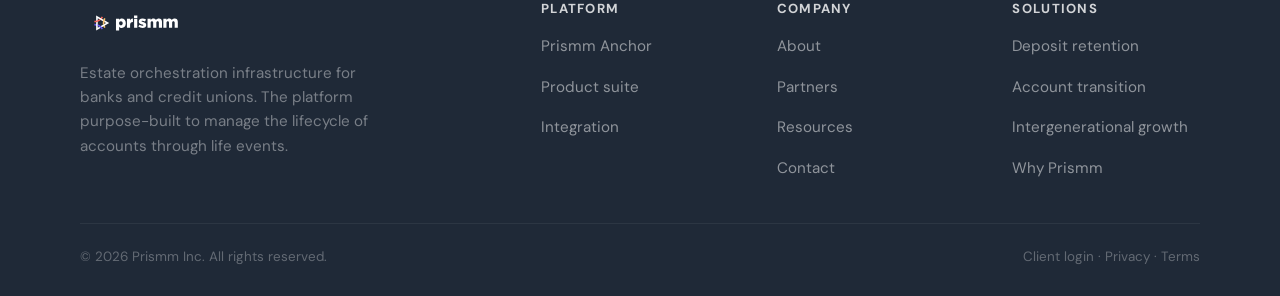
==== commit f00921ec: "Hero: remove blue overlay, restore white background" ====
--- a/index.html
+++ b/index.html
@@ -10,22 +10,6 @@
   <script type="application/ld+json">{"@context":"https://schema.org","@type":"FAQPage","mainEntity":[{"@type":"Question","name":"What is estate orchestration infrastructure?","acceptedAnswer":{"@type":"Answer","text":"Estate orchestration infrastructure is a new category of banking technology that manages the lifecycle of accounts through life events such as death and incapacitation. Unlike estate planning software which helps consumers create wills, estate orchestration infrastructure gives banks the operational systems to manage what happens to accounts when those life events occur."}},{"@type":"Question","name":"How does Prismm differ from a digital vault?","acceptedAnswer":{"@type":"Answer","text":"Prismm is not document storage. It is operational infrastructure that embeds directly into a bank's core banking system at the point of account origination. While vaults store documents, Prismm orchestrates the transition of accounts, assets, and relationships through verified life events using patent-protected technology."}},{"@type":"Question","name":"How does Prismm integrate with core banking systems?","acceptedAnswer":{"@type":"Answer","text":"Prismm Anchor integrates at the point of account origination via core banking platforms. Estate readiness data is captured when accounts are opened, not as a separate workflow, making it infrastructure rather than an add-on product."}}]}</script>
   <link rel="stylesheet" href="css/style.css?v=6"><link rel="icon" href="images/logo-light.svg" type="image/svg+xml">
   <style>
-    .hero {
-      position: relative;
-      overflow: hidden;
-    }
-    .hero::before {
-      content: '';
-      position: absolute;
-      inset: 0;
-      background: radial-gradient(ellipse at 60% 50%, rgba(186,224,255,0.45) 0%, rgba(210,235,255,0.25) 50%, transparent 80%);
-      pointer-events: none;
-      z-index: 0;
-    }
-    .hero .container {
-      position: relative;
-      z-index: 1;
-    }
     .hero__split {
       display: grid;
       grid-template-columns: 1fr 1fr;
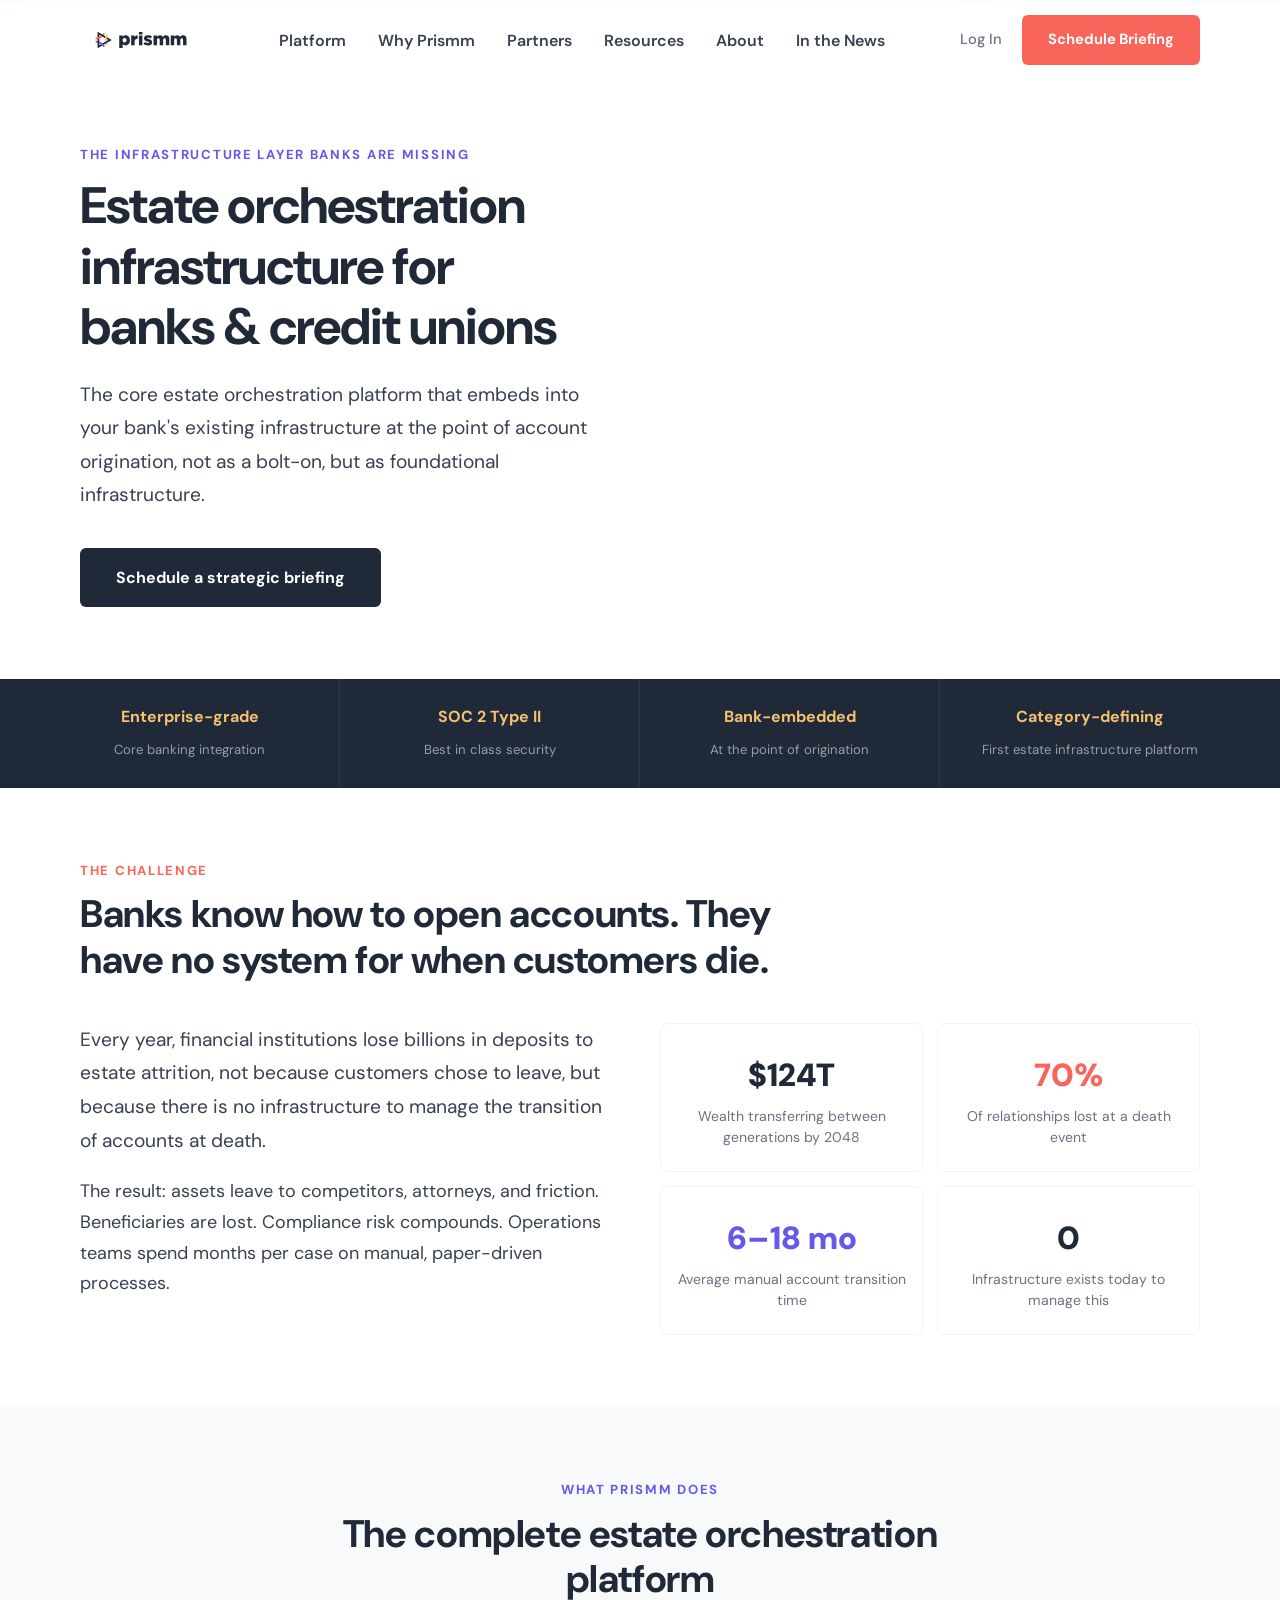
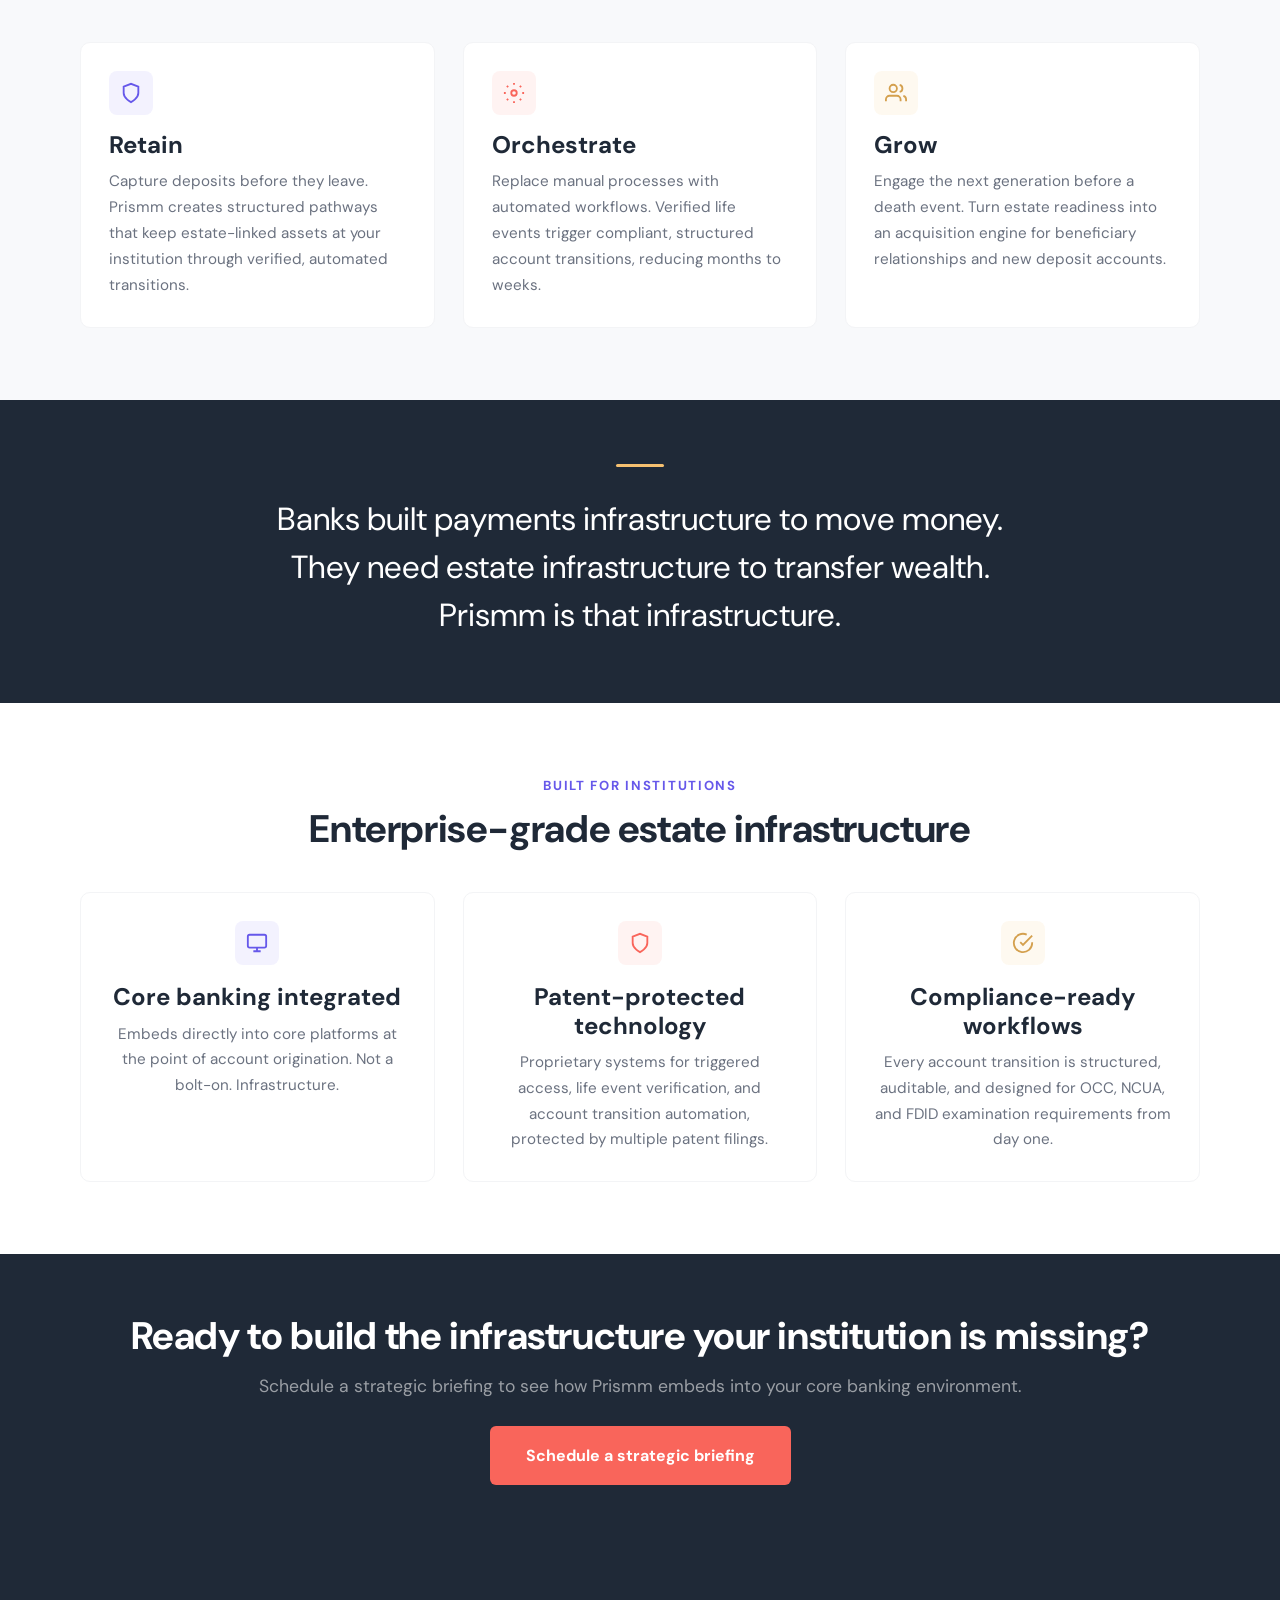
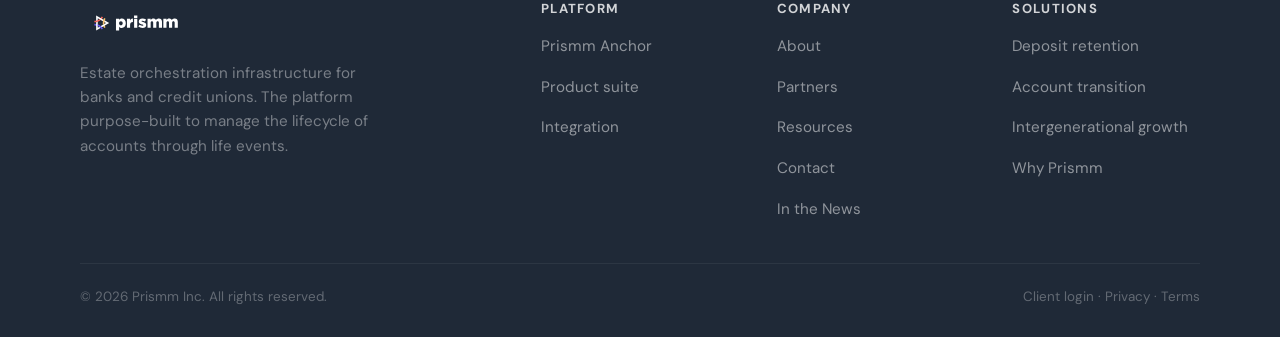
==== commit f7f3f355: "Add In the News to nav" ====
--- a/index.html
+++ b/index.html
@@ -38,7 +38,7 @@
   <div class="accent-bar" role="presentation"></div>
   <nav class="nav" role="navigation" aria-label="Main navigation"><div class="nav__inner">
     <a href="/" class="nav__logo" aria-label="Prismm homepage"><img src="images/logo-light.svg" alt="Prismm" width="200" height="75"></a>
-    <ul class="nav__links" role="menubar"><li role="none"><a href="platform.html" role="menuitem">Platform</a></li><li role="none"><a href="why-prismm.html" role="menuitem">Why Prismm</a></li><li role="none"><a href="partners.html" role="menuitem">Partners</a></li><li role="none"><a href="resources.html" role="menuitem">Resources</a></li><li role="none"><a href="about.html" role="menuitem">About</a></li></ul>
+    <ul class="nav__links" role="menubar"><li role="none"><a href="platform.html" role="menuitem">Platform</a></li><li role="none"><a href="why-prismm.html" role="menuitem">Why Prismm</a></li><li role="none"><a href="partners.html" role="menuitem">Partners</a></li><li role="none"><a href="resources.html" role="menuitem">Resources</a></li><li role="none"><a href="about.html" role="menuitem">About</a></li><li role="none"><a href="news.html" role="menuitem">In the News</a></li></ul>
     <div class="nav__right"><a href="https://app.getprismm.com/session/new" class="nav__login">Log In</a><a href="contact.html" class="nav__cta">Schedule Briefing</a></div>
     <button class="nav__toggle" aria-label="Toggle navigation menu" aria-expanded="false"><span></span><span></span><span></span></button>
   </div></nav>
@@ -95,7 +95,7 @@
       <div class="grid-3 reveal reveal-delay-1">
         <article class="card" style="text-align:center"><div class="card__icon card__icon--purple" style="margin:0 auto 18px" aria-hidden="true"><svg width="22" height="22" viewBox="0 0 24 24" fill="none" stroke="currentColor" stroke-width="2"><rect x="2" y="3" width="20" height="14" rx="2"/><path d="M8 21h8M12 17v4"/></svg></div><h3>Core banking integrated</h3><p>Embeds directly into core platforms at the point of account origination. Not a bolt-on. Infrastructure.</p></article>
         <article class="card" style="text-align:center"><div class="card__icon card__icon--coral" style="margin:0 auto 18px" aria-hidden="true"><svg width="22" height="22" viewBox="0 0 24 24" fill="none" stroke="currentColor" stroke-width="2"><path d="M12 22s8-4 8-10V5l-8-3-8 3v7c0 6 8 10 8 10z"/></svg></div><h3>Patent-protected technology</h3><p>Proprietary systems for triggered access, life event verification, and account transition automation, protected by multiple patent filings.</p></article>
-        <article class="card" style="text-align:center"><div class="card__icon card__icon--gold" style="margin:0 auto 18px" aria-hidden="true"><svg width="22" height="22" viewBox="0 0 24 24" fill="none" stroke="currentColor" stroke-width="2"><path d="M22 11.08V12a10 10 0 1 1-5.93-9.14"/><path d="M22 4L12 14.01l-3-3"/></svg></div><h3>Compliance-ready workflows</h3><p>Every account transition is structured, auditable, and designed for OCC, NCUA, and FDIC examination requirements from day one.</p></article>
+        <article class="card" style="text-align:center"><div class="card__icon card__icon--gold" style="margin:0 auto 18px" aria-hidden="true"><svg width="22" height="22" viewBox="0 0 24 24" fill="none" stroke="currentColor" stroke-width="2"><path d="M22 11.08V12a10 10 0 1 1-5.93-9.14"/><path d="M22 4L12 14.01l-3-3"/></svg></div><h3>Compliance-ready workflows</h3><p>Every account transition is structured, auditable, and designed for OCC, NCUA, and FDID examination requirements from day one.</p></article>
       </div>
     </div></section>
 
@@ -109,7 +109,7 @@
     <div class="footer__grid">
       <div><div class="footer__logo"><img src="images/logo-dark.svg" alt="Prismm" width="180" height="67" loading="lazy"></div><p class="footer__tagline">Estate orchestration infrastructure for banks and credit unions. The platform purpose-built to manage the lifecycle of accounts through life events.</p></div>
       <div><h4>Platform</h4><nav aria-label="Platform links"><ul class="footer__links"><li><a href="platform.html">Prismm Anchor</a></li><li><a href="platform.html#suite">Product suite</a></li><li><a href="platform.html#integration">Integration</a></li></ul></nav></div>
-      <div><h4>Company</h4><nav aria-label="Company links"><ul class="footer__links"><li><a href="about.html">About</a></li><li><a href="partners.html">Partners</a></li><li><a href="resources.html">Resources</a></li><li><a href="contact.html">Contact</a></li></ul></nav></div>
+      <div><h4>Company</h4><nav aria-label="Company links"><ul class="footer__links"><li><a href="about.html">About</a></li><li><a href="partners.html">Partners</a></li><li><a href="resources.html">Resources</a></li><li><a href="contact.html">Contact</a></li><li><a href="news.html">In the News</a></li></ul></nav></div>
       <div><h4>Solutions</h4><nav aria-label="Solutions links"><ul class="footer__links"><li><a href="why-prismm.html#retention">Deposit retention</a></li><li><a href="why-prismm.html#transition">Account transition</a></li><li><a href="why-prismm.html#growth">Intergenerational growth</a></li><li><a href="why-prismm.html">Why Prismm</a></li></ul></nav></div>
     </div>
     <div class="footer__bottom"><span>&copy; 2026 Prismm Inc. All rights reserved.</span><span><a href="https://app.getprismm.com/session/new">Client login</a> &middot; <a href="#">Privacy</a> &middot; <a href="#">Terms</a></span></div>
--- a/css/style.css
+++ b/css/style.css
@@ -20,7 +20,49 @@
 .accent-bar{height:4px;background:linear-gradient(90deg,var(--coral),var(--gold),var(--purple))}
 .form-grid{display:grid;grid-template-columns:1fr 1fr;gap:16px}.form-group{display:flex;flex-direction:column;gap:5px}.form-group--full{grid-column:1/-1}.form-group label{font-size:.92rem;font-weight:600;color:var(--dark-text)}.form-group input,.form-group select,.form-group textarea{font-family:var(--font-primary);font-size:1rem;padding:12px 16px;border:1px solid var(--border);border-radius:6px;background:var(--white);color:var(--dark-text);transition:border-color .2s}.form-group textarea{resize:vertical;min-height:110px}
 .footer{background:var(--navy);padding:56px 0 28px;color:rgba(255,255,255,.5)}.footer__grid{display:grid;grid-template-columns:2.2fr 1fr 1fr 1fr;gap:48px;margin-bottom:40px}.footer__logo{margin-bottom:16px}.footer__logo img{height:44px;width:auto}.footer__tagline{font-size:.95rem;color:rgba(255,255,255,.4);line-height:1.6;max-width:300px}.footer h4{color:rgba(255,255,255,.8);font-size:.82rem;font-weight:700;text-transform:uppercase;letter-spacing:.1em;margin-bottom:14px}.footer__links{list-style:none;display:flex;flex-direction:column;gap:10px}.footer__links a{color:rgba(255,255,255,.5);font-size:.95rem;transition:color .2s}.footer__links a:hover{color:var(--gold)}.footer__bottom{border-top:1px solid rgba(255,255,255,.06);padding-top:22px;display:flex;justify-content:space-between;align-items:center;font-size:.84rem;color:rgba(255,255,255,.3)}
-.page-header{padding:128px 0 44px;border-bottom:1px solid var(--border-light)}.page-header h1{margin-bottom:12px}.page-header p{font-size:1.15rem;color:var(--body-text);max-width:620px}
+.page-header{padding:128px 0 44px;border-bottom:1px solid var(--border-light);position:relative;overflow:hidden}.page-header .container{position:relative;z-index:1}.page-header h1{margin-bottom:12px}.page-header p{font-size:1.15rem;color:var(--body-text);max-width:620px}
+
+/* ── Animated gradient overlay for sub-page headers ── */
+.page-header::before,
+.page-header::after {
+  content: '';
+  position: absolute;
+  border-radius: 50%;
+  pointer-events: none;
+  filter: blur(80px);
+}
+.page-header::before {
+  width: 520px;
+  height: 520px;
+  top: -160px;
+  right: -80px;
+  background: radial-gradient(circle, rgba(102,88,234,0.13) 0%, rgba(102,88,234,0.05) 50%, transparent 70%);
+  animation: blobDrift1 14s ease-in-out infinite alternate;
+}
+.page-header::after {
+  width: 400px;
+  height: 400px;
+  bottom: -140px;
+  left: 5%;
+  background: radial-gradient(circle, rgba(249,101,91,0.10) 0%, rgba(245,192,112,0.07) 45%, transparent 70%);
+  animation: blobDrift2 18s ease-in-out infinite alternate;
+}
+@keyframes blobDrift1 {
+  0%   { transform: translate(0, 0) scale(1); }
+  33%  { transform: translate(-40px, 30px) scale(1.08); }
+  66%  { transform: translate(30px, -20px) scale(0.95); }
+  100% { transform: translate(-20px, 40px) scale(1.04); }
+}
+@keyframes blobDrift2 {
+  0%   { transform: translate(0, 0) scale(1); }
+  40%  { transform: translate(50px, -30px) scale(1.1); }
+  75%  { transform: translate(-30px, 20px) scale(0.93); }
+  100% { transform: translate(40px, -10px) scale(1.06); }
+}
+@media(prefers-reduced-motion:reduce){
+  .page-header::before,.page-header::after{animation:none}
+}
+
 .timeline{position:relative;padding-left:36px}.timeline::before{content:'';position:absolute;left:10px;top:6px;bottom:6px;width:2px;background:var(--border)}.timeline__item{position:relative;padding-bottom:28px}.timeline__item::before{content:'';position:absolute;left:-30px;top:7px;width:9px;height:9px;background:var(--purple);border-radius:50%;border:2px solid var(--white)}.timeline__item:last-child{padding-bottom:0}.timeline__title{font-weight:700;color:var(--navy);margin-bottom:4px;font-size:1.05rem}
 .sub-benefits{list-style:none;padding:0;margin-top:20px}.sub-benefits li{padding:8px 0 8px 24px;position:relative;font-size:.95rem;color:var(--body-text);border-bottom:1px solid var(--border-light)}.sub-benefits li:last-child{border-bottom:none}.sub-benefits li::before{content:'+';position:absolute;left:0;color:var(--purple);font-weight:700;font-size:1.1rem}
 .book-img{max-width:380px;border-radius:8px}
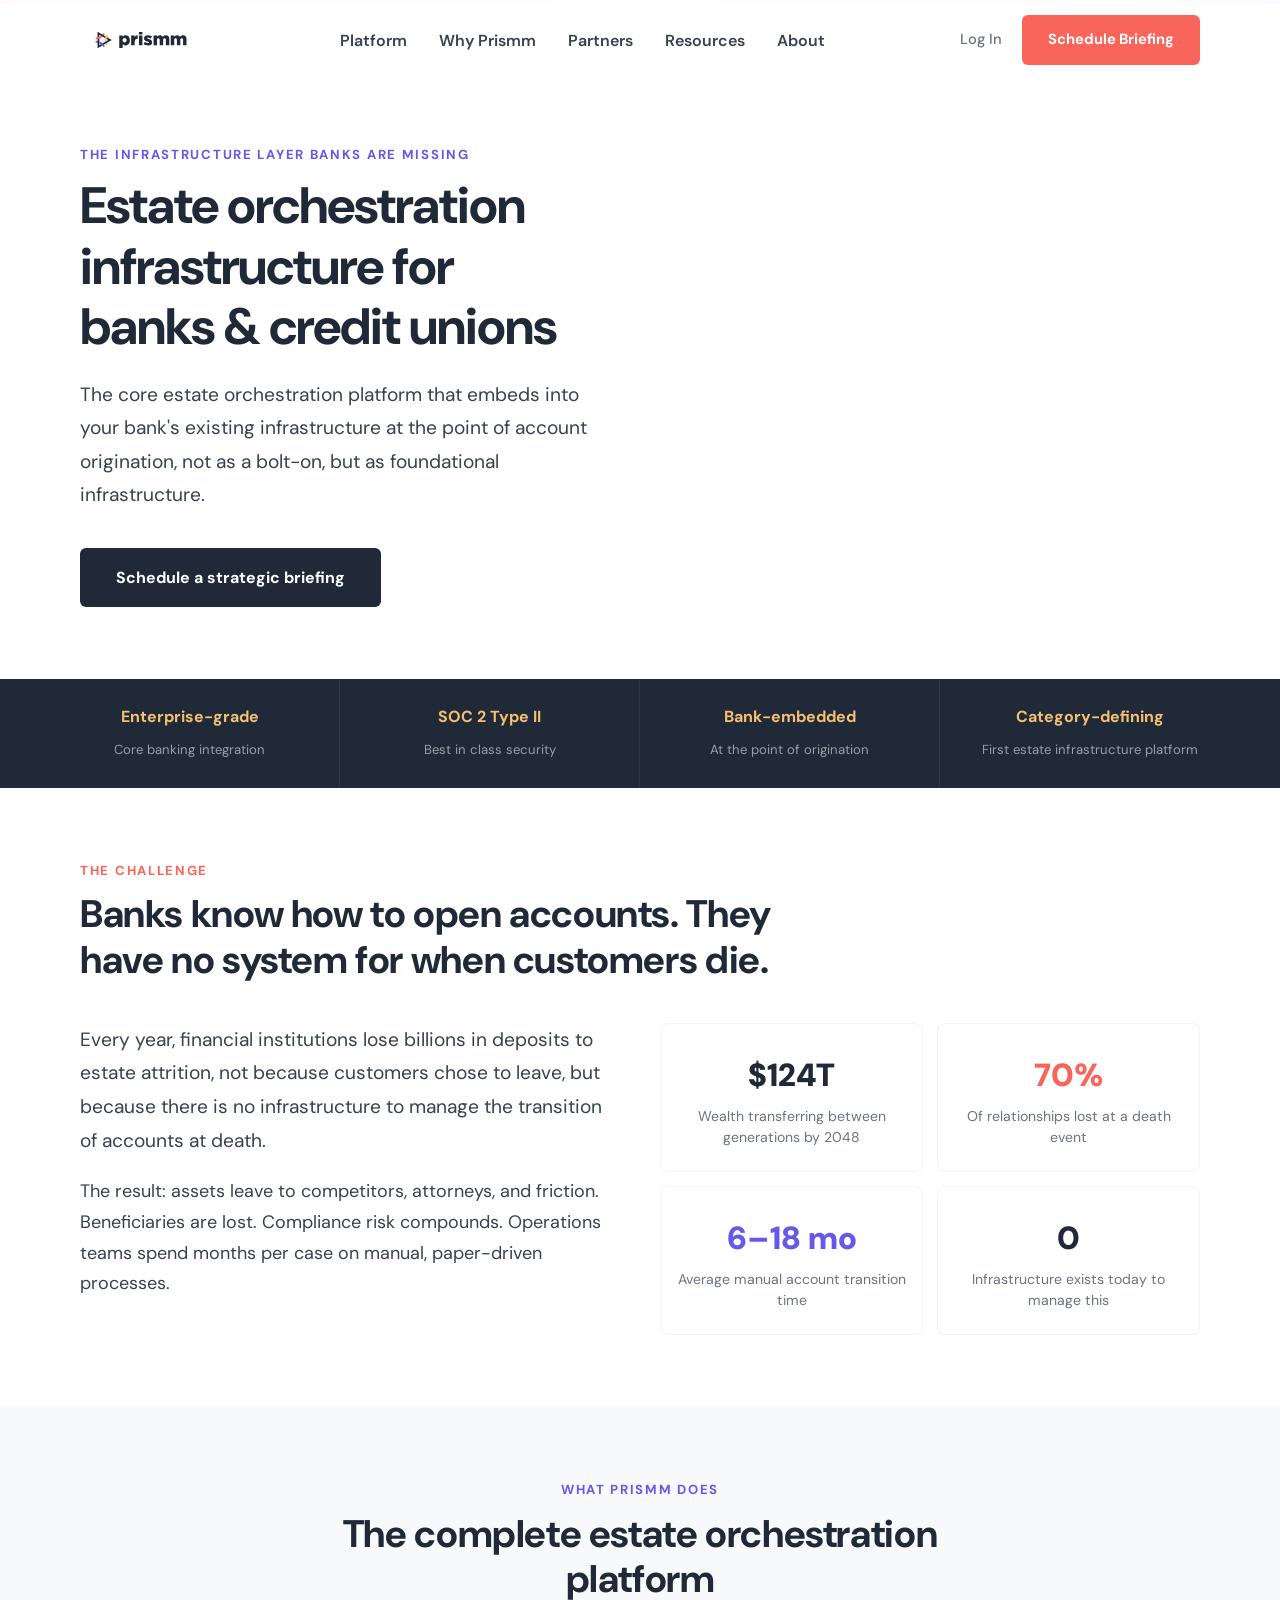
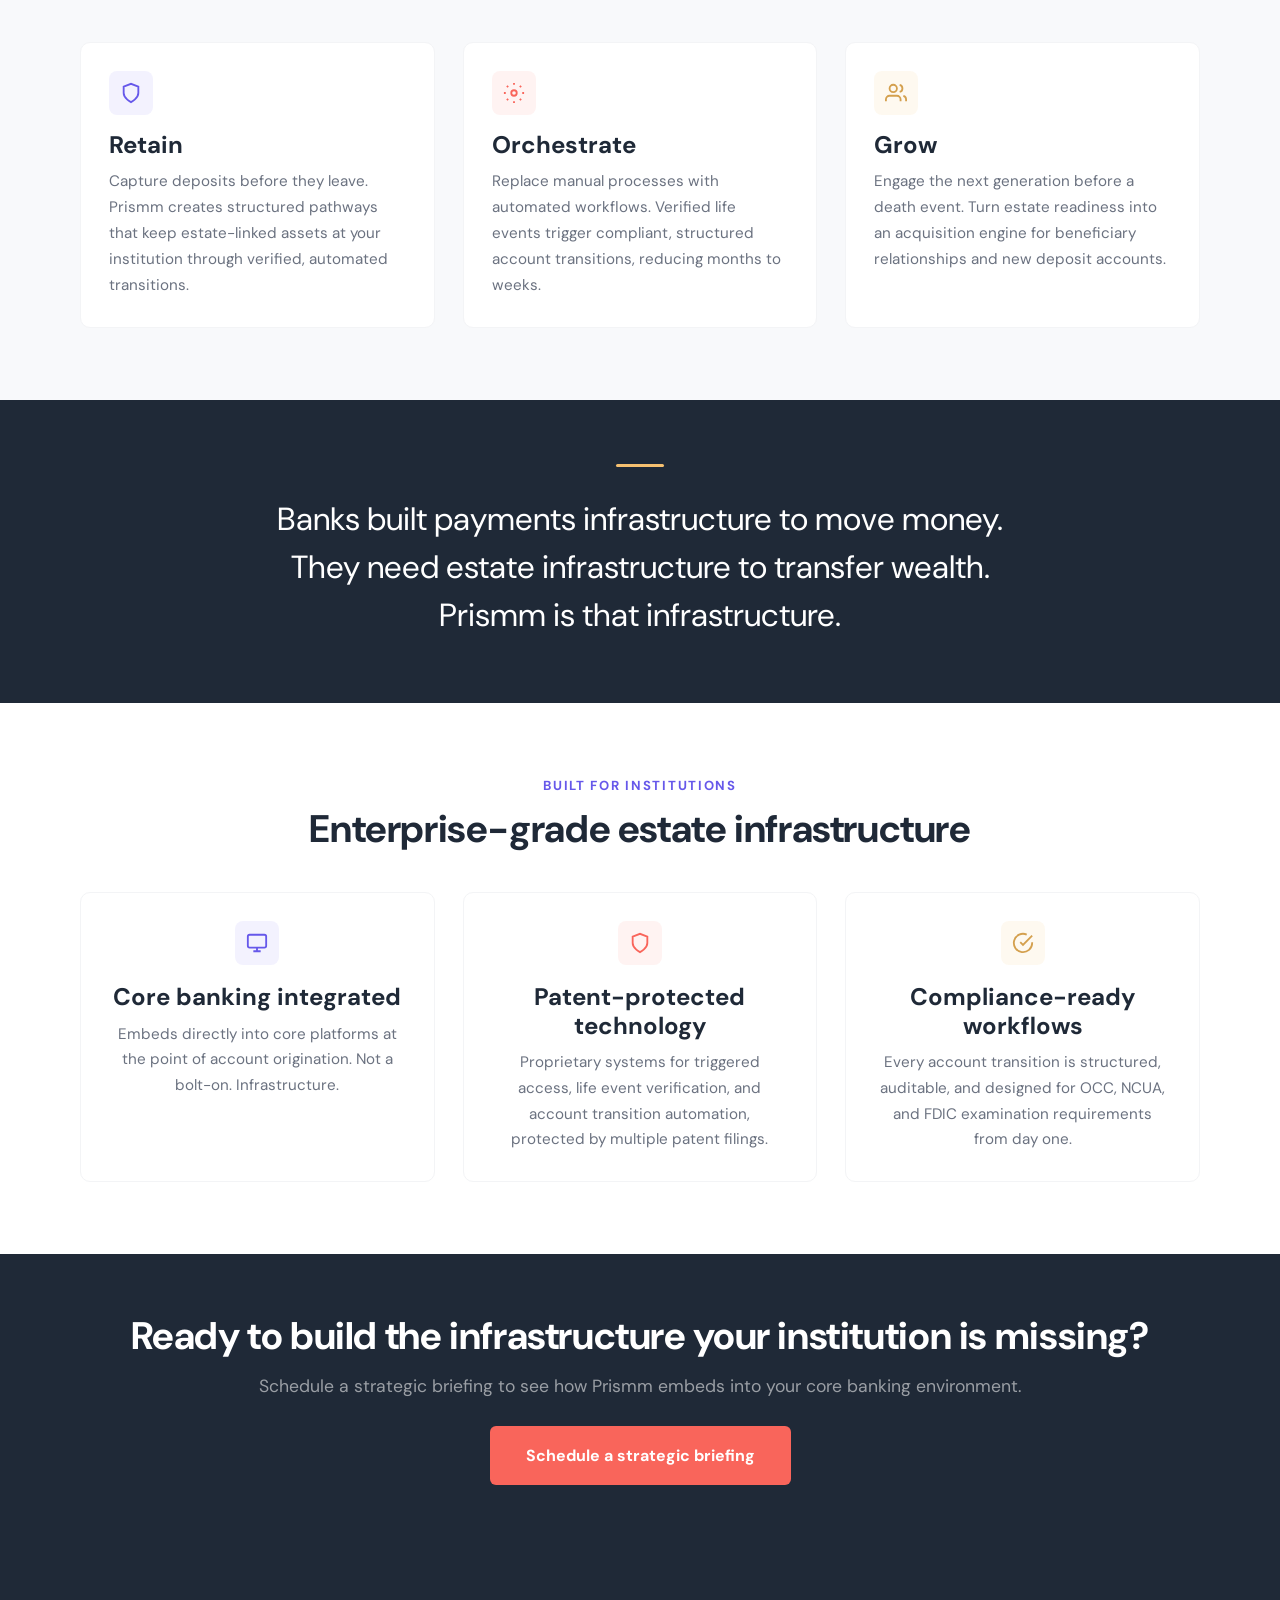
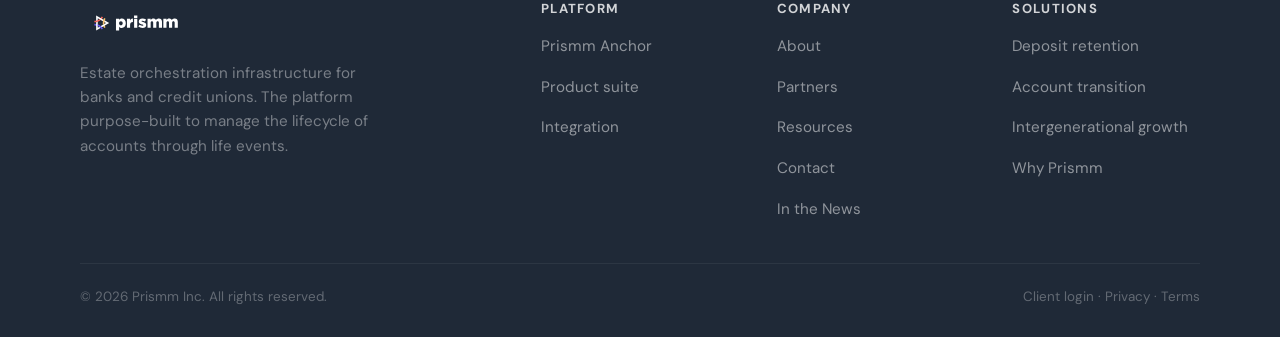
==== commit 09e020c1: "Remove In the News from top nav" ====
--- a/index.html
+++ b/index.html
@@ -10,27 +10,11 @@
   <script type="application/ld+json">{"@context":"https://schema.org","@type":"FAQPage","mainEntity":[{"@type":"Question","name":"What is estate orchestration infrastructure?","acceptedAnswer":{"@type":"Answer","text":"Estate orchestration infrastructure is a new category of banking technology that manages the lifecycle of accounts through life events such as death and incapacitation. Unlike estate planning software which helps consumers create wills, estate orchestration infrastructure gives banks the operational systems to manage what happens to accounts when those life events occur."}},{"@type":"Question","name":"How does Prismm differ from a digital vault?","acceptedAnswer":{"@type":"Answer","text":"Prismm is not document storage. It is operational infrastructure that embeds directly into a bank's core banking system at the point of account origination. While vaults store documents, Prismm orchestrates the transition of accounts, assets, and relationships through verified life events using patent-protected technology."}},{"@type":"Question","name":"How does Prismm integrate with core banking systems?","acceptedAnswer":{"@type":"Answer","text":"Prismm Anchor integrates at the point of account origination via core banking platforms. Estate readiness data is captured when accounts are opened, not as a separate workflow, making it infrastructure rather than an add-on product."}}]}</script>
   <link rel="stylesheet" href="css/style.css?v=6"><link rel="icon" href="images/logo-light.svg" type="image/svg+xml">
   <style>
-    .hero__split {
-      display: grid;
-      grid-template-columns: 1fr 1fr;
-      gap: 48px;
-      align-items: center;
-    }
+    .hero__split { display: grid; grid-template-columns: 1fr 1fr; gap: 48px; align-items: center; }
     .hero__content { position: relative; z-index: 2; }
-    .hero__image {
-      display: flex;
-      align-items: center;
-      justify-content: center;
-    }
-    .hero__image video {
-      width: 100%;
-      max-width: 560px;
-      border-radius: 12px;
-      display: block;
-    }
-    @media (max-width: 768px) {
-      .hero__split { grid-template-columns: 1fr; gap: 32px; }
-    }
+    .hero__image { display: flex; align-items: center; justify-content: center; }
+    .hero__image video { width: 100%; max-width: 560px; border-radius: 12px; display: block; }
+    @media (max-width: 768px) { .hero__split { grid-template-columns: 1fr; gap: 32px; } }
   </style>
 </head>
 <body>
@@ -38,7 +22,7 @@
   <div class="accent-bar" role="presentation"></div>
   <nav class="nav" role="navigation" aria-label="Main navigation"><div class="nav__inner">
     <a href="/" class="nav__logo" aria-label="Prismm homepage"><img src="images/logo-light.svg" alt="Prismm" width="200" height="75"></a>
-    <ul class="nav__links" role="menubar"><li role="none"><a href="platform.html" role="menuitem">Platform</a></li><li role="none"><a href="why-prismm.html" role="menuitem">Why Prismm</a></li><li role="none"><a href="partners.html" role="menuitem">Partners</a></li><li role="none"><a href="resources.html" role="menuitem">Resources</a></li><li role="none"><a href="about.html" role="menuitem">About</a></li><li role="none"><a href="news.html" role="menuitem">In the News</a></li></ul>
+    <ul class="nav__links" role="menubar"><li role="none"><a href="platform.html" role="menuitem">Platform</a></li><li role="none"><a href="why-prismm.html" role="menuitem">Why Prismm</a></li><li role="none"><a href="partners.html" role="menuitem">Partners</a></li><li role="none"><a href="resources.html" role="menuitem">Resources</a></li><li role="none"><a href="about.html" role="menuitem">About</a></li></ul>
     <div class="nav__right"><a href="https://app.getprismm.com/session/new" class="nav__login">Log In</a><a href="contact.html" class="nav__cta">Schedule Briefing</a></div>
     <button class="nav__toggle" aria-label="Toggle navigation menu" aria-expanded="false"><span></span><span></span><span></span></button>
   </div></nav>
@@ -58,14 +42,12 @@
         </div>
       </div>
     </div></section>
-
     <section class="cred-bar" aria-label="Key differentiators"><div class="cred-bar__inner">
       <div class="cred-bar__item"><span class="cred-bar__number">Enterprise-grade</span><span class="cred-bar__label">Core banking integration</span></div>
       <div class="cred-bar__item"><span class="cred-bar__number">SOC 2 Type II</span><span class="cred-bar__label">Best in class security</span></div>
       <div class="cred-bar__item"><span class="cred-bar__number">Bank-embedded</span><span class="cred-bar__label">At the point of origination</span></div>
       <div class="cred-bar__item"><span class="cred-bar__number">Category-defining</span><span class="cred-bar__label">First estate infrastructure platform</span></div>
     </div></section>
-
     <section class="section" aria-labelledby="challenge-heading"><div class="container">
       <div class="section__header reveal"><span class="label label--coral">The challenge</span><h2 id="challenge-heading">Banks know how to open accounts. They have no system for when customers die.</h2></div>
       <div class="grid-2 reveal reveal-delay-1">
@@ -78,7 +60,6 @@
         </div>
       </div>
     </div></section>
-
     <section class="section section--light" aria-labelledby="value-heading"><div class="container">
       <div class="section__header section__header--center reveal"><span class="label">What Prismm does</span><h2 id="value-heading">The complete estate orchestration platform</h2></div>
       <div class="grid-3 reveal reveal-delay-1">
@@ -87,18 +68,15 @@
         <article class="card"><div class="card__icon card__icon--gold" aria-hidden="true"><svg width="22" height="22" viewBox="0 0 24 24" fill="none" stroke="currentColor" stroke-width="2"><path d="M17 21v-2a4 4 0 0 0-4-4H5a4 4 0 0 0-4 4v2"/><circle cx="9" cy="7" r="4"/><path d="M23 21v-2a4 4 0 0 0-3-3.87M16 3.13a4 4 0 0 1 0 7.75"/></svg></div><h3>Grow</h3><p>Engage the next generation before a death event. Turn estate readiness into an acquisition engine for beneficiary relationships and new deposit accounts.</p></article>
       </div>
     </div></section>
-
     <section class="manifesto"><div class="container"><blockquote class="manifesto__quote reveal">Banks built payments infrastructure to move money. They need estate infrastructure to transfer wealth. Prismm is that infrastructure.</blockquote></div></section>
-
     <section class="section" aria-labelledby="enterprise-heading"><div class="container">
       <div class="section__header section__header--center reveal"><span class="label">Built for institutions</span><h2 id="enterprise-heading">Enterprise-grade estate infrastructure</h2></div>
       <div class="grid-3 reveal reveal-delay-1">
         <article class="card" style="text-align:center"><div class="card__icon card__icon--purple" style="margin:0 auto 18px" aria-hidden="true"><svg width="22" height="22" viewBox="0 0 24 24" fill="none" stroke="currentColor" stroke-width="2"><rect x="2" y="3" width="20" height="14" rx="2"/><path d="M8 21h8M12 17v4"/></svg></div><h3>Core banking integrated</h3><p>Embeds directly into core platforms at the point of account origination. Not a bolt-on. Infrastructure.</p></article>
         <article class="card" style="text-align:center"><div class="card__icon card__icon--coral" style="margin:0 auto 18px" aria-hidden="true"><svg width="22" height="22" viewBox="0 0 24 24" fill="none" stroke="currentColor" stroke-width="2"><path d="M12 22s8-4 8-10V5l-8-3-8 3v7c0 6 8 10 8 10z"/></svg></div><h3>Patent-protected technology</h3><p>Proprietary systems for triggered access, life event verification, and account transition automation, protected by multiple patent filings.</p></article>
-        <article class="card" style="text-align:center"><div class="card__icon card__icon--gold" style="margin:0 auto 18px" aria-hidden="true"><svg width="22" height="22" viewBox="0 0 24 24" fill="none" stroke="currentColor" stroke-width="2"><path d="M22 11.08V12a10 10 0 1 1-5.93-9.14"/><path d="M22 4L12 14.01l-3-3"/></svg></div><h3>Compliance-ready workflows</h3><p>Every account transition is structured, auditable, and designed for OCC, NCUA, and FDID examination requirements from day one.</p></article>
+        <article class="card" style="text-align:center"><div class="card__icon card__icon--gold" style="margin:0 auto 18px" aria-hidden="true"><svg width="22" height="22" viewBox="0 0 24 24" fill="none" stroke="currentColor" stroke-width="2"><path d="M22 11.08V12a10 10 0 1 1-5.93-9.14"/><path d="M22 4L12 14.01l-3-3"/></svg></div><h3>Compliance-ready workflows</h3><p>Every account transition is structured, auditable, and designed for OCC, NCUA, and FDIC examination requirements from day one.</p></article>
       </div>
     </div></section>
-
     <section class="cta-section"><div class="container">
       <h2>Ready to build the infrastructure your institution is missing?</h2>
       <p>Schedule a strategic briefing to see how Prismm embeds into your core banking environment.</p>
